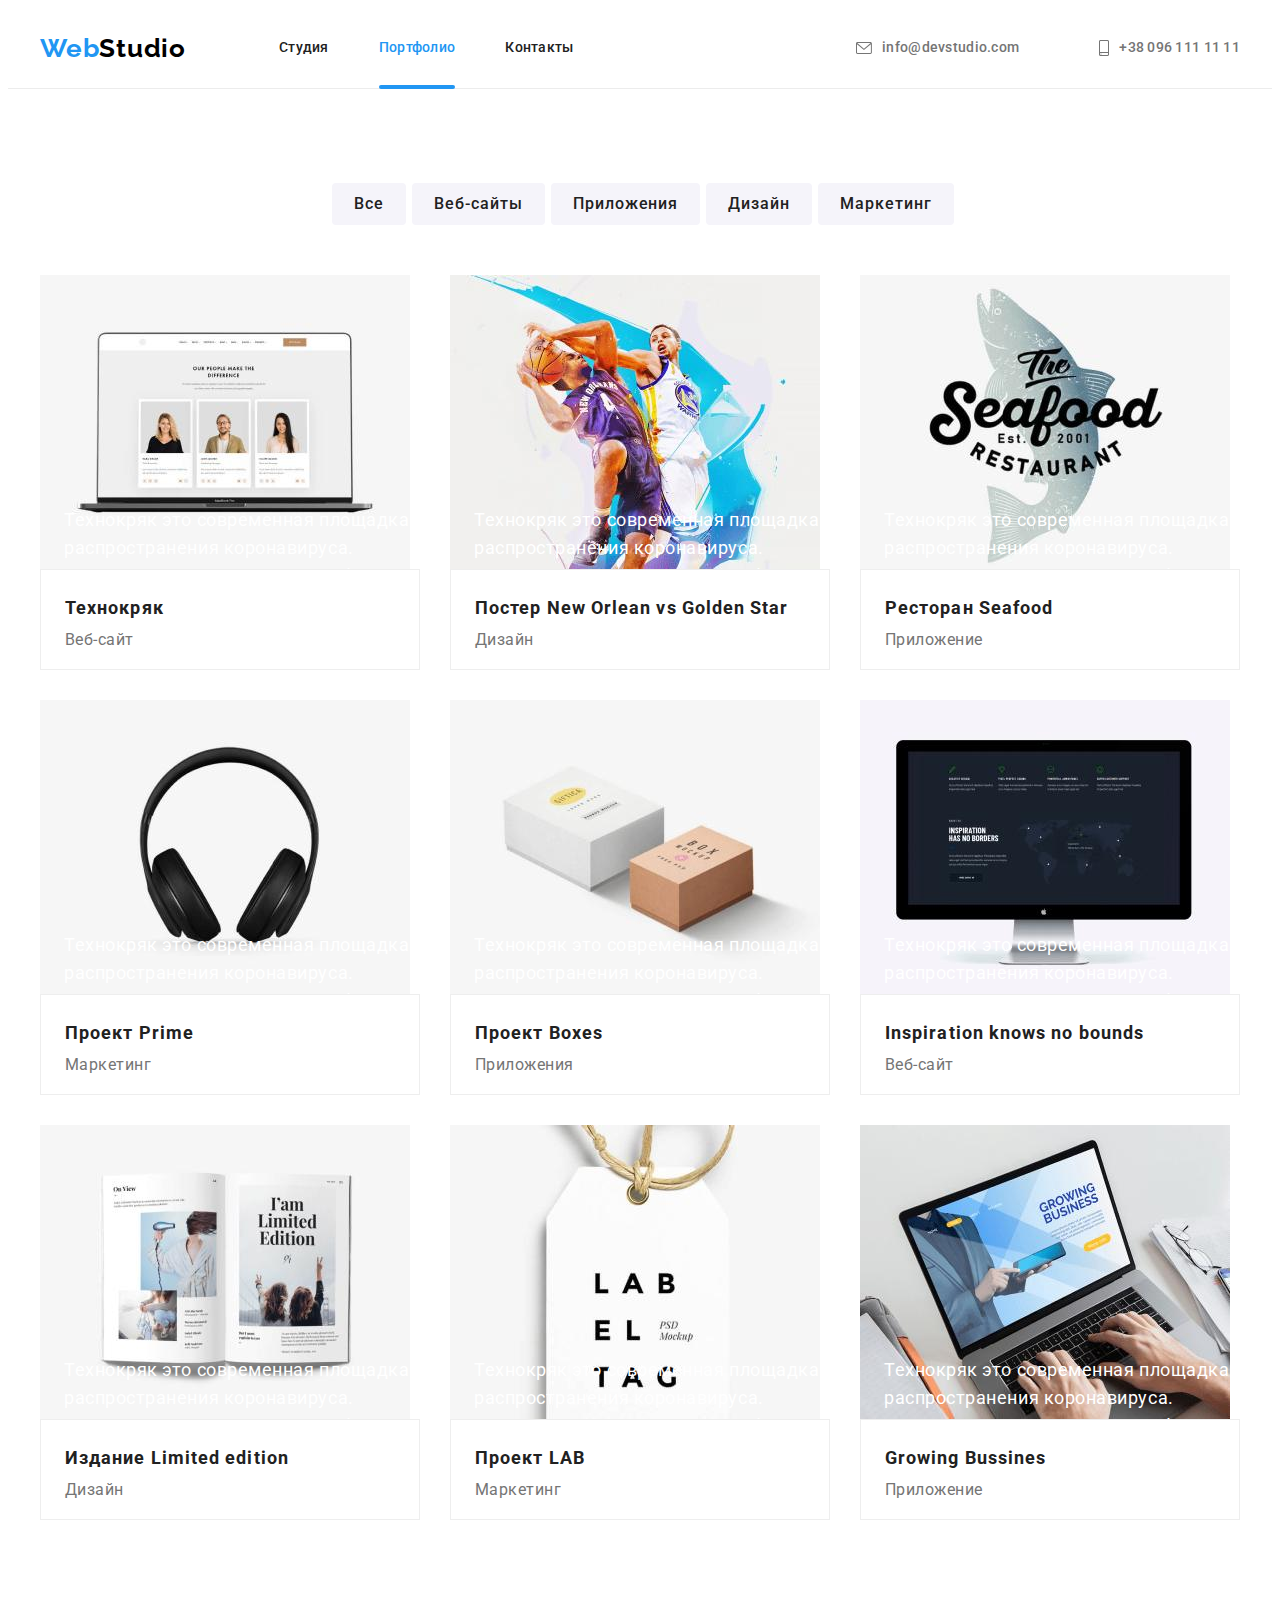
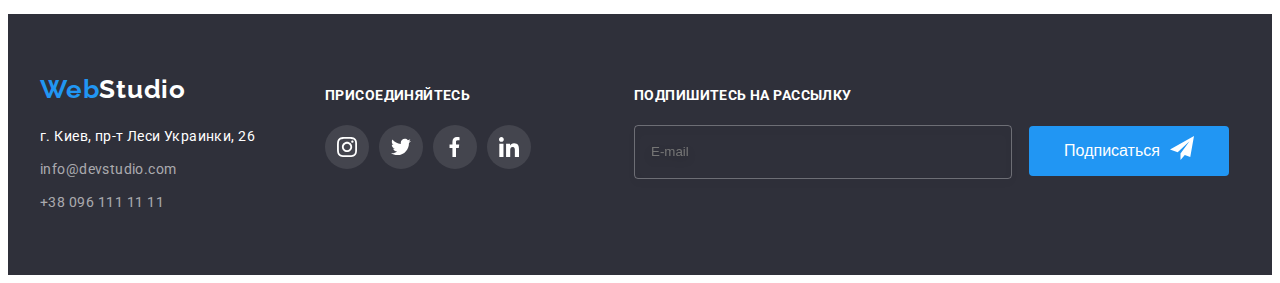
==== portfolio.html @ b02fe703 "Добавляет файлы предыдущей работы goit-markup-hw-06" ====
<!DOCTYPE html>
<html lang="ru">

<head>
    <meta charset="UTF-8">
    <meta http-equiv="X-UA-Compatible" content="IE=edge">
    <meta name="viewport" content="width=device-width, initial-scale=1.0">
    <title>Portfolio</title>
    <link rel="preconnect" href="https://fonts.googleapis.com">
    <link rel="preconnect" href="https://fonts.gstatic.com" crossorigin>
    <link
        href="https://fonts.googleapis.com/css2?family=Raleway:wght@700&family=Roboto:wght@400;500;700;900&display=swap"
        rel="stylesheet">
    <link rel="stylesheet" href="https://cdnjs.cloudflare.com/ajax/libs/modern-normalize/1.1.0/modern-normalize.min.css"
        integrity="sha512-wpPYUAdjBVSE4KJnH1VR1HeZfpl1ub8YT/NKx4PuQ5NmX2tKuGu6U/JRp5y+Y8XG2tV+wKQpNHVUX03MfMFn9Q=="
        crossorigin="anonymous" referrerpolicy="no-referrer" />
    <link rel="stylesheet" href="./css/styles.css">
</head>

<body>
    <!-- Шапка -->
    <header class="header">
        <div class="container">
            <nav class="header-navigation">
                <a class="header-logo" href="./"><span class="web">Web</span>Studio</a>
                <ul class="header-list list">
                    <li class="header-item">
                        <a href="./index.html" class="link"> Студия</a>
                    </li>
                    <li class="header-item">
                        <a href="./portfolio.html" class="link current"> Портфолио</a>
                    </li>
                    <li class="header-item">
                        <a href="./" class="link"> Контакты</a>
                    </li>
                </ul>
            </nav>
<!-- Header contacts -->
            <ul class="header-contacts list">
                <li class="contacts-item">
                    <a class="header-mail link icon-mail" href="mailto:info@devstudio.com">
                        <svg class="icon-mail" width="16" height="12">
                            <use href="./images/sprite.svg#icon-envelope"></use>
                        </svg>info@devstudio.com
                    </a>
                </li>
            
                <li class="contacts-item">
                    <a class="header-tel link icon-smartphone" href="tel:+380961111111">
                        <svg class="icon-tel" width="10" height="16">
                            <use href="./images/sprite.svg#icon-smartphone"></use>
                        </svg>+38 096 111 11 11
                    </a>
                </li>
            </ul>
            </div>
    </header>
    <!-- Уникальный контент страницы -->
    <main>
    <!-- Проекты WebStudio -->
    <section class="section">
        <div class="visually-hidden">
            <h1>Проекты WebStudio</h1>
        </div>
    <!-- Фильтр -->
        <div class="card-container">
            <ul class="button-group list">
                <li class="group-item"><button class="button secondary" type="button">Все</button></li>
                <li class="group-item"><button class="button secondary" type="button">Веб-сайты</button></li>
                <li class="group-item"><button class="button secondary" type="button">Приложения</button></li>
                <li class="group-item"><button class="button secondary" type="button">Дизайн</button></li>
                <li class="group-item"><button class="button secondary" type="button">Маркетинг</button></li>
            </ul>
    <!-- Портфолио 3 на 3 -->
            <ul class="card-set">
                
                <li class="item-portfolio">
                    <a class="portfolio-item link" href="">
                    <article class="card">
                        <div class="card-thumb">
                        <img src="images/techno.jpg" width="370" alt="Technokryak" title="Technokryak">
                            <div class="portfolio-overlay">
                                <p class="thumb-description">Технокряк это современная площадка распространения
                                коронавируса. Компании используют эту платформу для цифрового
                                шпионажа и атак на защищённые сервера конкурентов.</p>
                            </div>
                        </div>

                        <div class="card-content">
                        <h2 class="card-heading">Технокряк</h2>
                        <p class="card-text">Веб-сайт</p>
                        </div>
                    </article>
                    </a>
                </li>

                <li class="item-portfolio">
                    <a class="portfolio-item link" href="">
                    <article class="card">
                        <div class="card-thumb">
                        <img src="images/orlean.jpg" width="370" height="294" alt="Постер New Orlean vs Golden Star"
                                title="Poster New Orlean vs Golden Star">
                                <div class="portfolio-overlay">
                                <p class="thumb-description">Технокряк это современная площадка распространения
                                    коронавируса. Компании используют эту платформу для цифрового
                                    шпионажа и атак на защищённые сервера конкурентов.</p>
                                </div>
                        </div>
                        <div class="card-content">
                        <h2 class="card-heading">Постер New Orlean vs Golden Star</h2>
                        <p class="card-text">Дизайн</p>
                        </div>
                        
                    </article>
                    </a>
                </li>

                <li class="item-portfolio">
                    <a class="portfolio-item link" href="">
                    <article class="card">
                        <div class="card-thumb">
                        <img src="images/seafood.jpg" width="370" height="294" alt="Restaurant Seafood"
                                title="Restaurant Seafood">
                                <div class="portfolio-overlay">
                                <p class="thumb-description">Технокряк это современная площадка распространения
                                    коронавируса. Компании используют эту платформу для цифрового
                                    шпионажа и атак на защищённые сервера конкурентов.</p>
                                </div>
                        </div>
                        <div class="card-content">
                        <h2 class="card-heading">Ресторан Seafood</h2>
                        <p class="card-text">Приложение</p>
                        </div>
                    </article>
                    </a>
                </li>

                <li class="item-portfolio">
                    <a class="portfolio-item link" href="">
                    <article class="card">
                        <div class="card-thumb">
                        <img src="images/prime.jpg" width="370" height="294" alt="Project Prime" title="Project Prime">
                                <div class="portfolio-overlay">
                                <p class="thumb-description">Технокряк это современная площадка распространения
                                коронавируса. Компании используют эту платформу для цифрового
                                шпионажа и атак на защищённые сервера конкурентов.</p>
                                </div>
                        </div>
                        <div class="card-content">
                        <h2 class="card-heading">Проект Prime</h2>
                        <p class="card-text">Маркетинг</p>
                        </div>
                    </article>
                    </a>
                </li>

                <li class="item-portfolio">
                    <a class="portfolio-item link" href="">
                    <article class="card">
                        <div class="card-thumb">
                        <img src="images/project-boxes.jpg" width="370" height="294" alt="Project Boxes"
                                title="Project Boxes">
                                <div class="portfolio-overlay">
                                <p class="thumb-description">Технокряк это современная площадка распространения
                                    коронавируса. Компании используют эту платформу для цифрового
                                    шпионажа и атак на защищённые сервера конкурентов.</p>
                                </div>
                        </div>
                        <div class="card-content">
                        <h2 class="card-heading">Проект Boxes</h2>
                        <p class="card-text">Приложения</p>
                        </div>
                    </article>
                    </a>
                </li>

                <li class="item-portfolio">
                    <a class="portfolio-item link" href="">
                    <article class="card">
                        <div class="card-thumb">
                        <img src="images/Inspiration-has-no-borders.jpg" width="370" height="294"
                                alt="Inspiration has no Borders" title="Inspiration has no Borders">
                                <div class="portfolio-overlay">
                                <p class="thumb-description">Технокряк это современная площадка распространения
                                    коронавируса. Компании используют эту платформу для цифрового
                                    шпионажа и атак на защищённые сервера конкурентов.</p>
                                </div>
                        </div>
                        <div class="card-content">
                        <h2 class="card-heading">Inspiration knows no bounds</h2>
                        <p class="card-text">Веб-сайт</p>
                        </div>
                    </article>
                    </a>
                </li>

                <li class="item-portfolio">
                    <a class="portfolio-item link" href="">
                    <article class="card">
                        <div class="card-thumb">
                        <img src="images/limited-edition.jpg" width="370" height="294" alt="Limited edition"
                                title="Limited edition">
                                <div class="portfolio-overlay">
                                <p class="thumb-description">Технокряк это современная площадка распространения
                                    коронавируса. Компании используют эту платформу для цифрового
                                    шпионажа и атак на защищённые сервера конкурентов.</p>
                                </div>
                        </div>
                        <div class="card-content">
                        <h2 class="card-heading">Издание Limited edition</h2>
                        <p class="card-text">Дизайн</p>
                        </div>
                    </article>
                    </a>
                </li>

                <li class="item-portfolio">
                    <a class="portfolio-item link" href="">
                    <article class="card">
                        <div class="card-thumb">
                        <img src="images/lab.jpg" width="370" height="294" alt="Project LAB" title="Project LAB">
                            <div class="portfolio-overlay">
                            <p class="thumb-description">Технокряк это современная площадка распространения
                            коронавируса. Компании используют эту платформу для цифрового
                            шпионажа и атак на защищённые сервера конкурентов.</p>
                            </div>
                        </div>
                        <div class="card-content">
                        <h2 class="card-heading">Проект LAB</h2>
                        <p class="card-text">Маркетинг</p>
                        </div>
                    </article>
                    </a>
                </li>

                <li class="item-portfolio">
                    <a class="portfolio-item link" href="">
                    <article class="card">
                        <div class="card-thumb">
                        <img src="images/growing-business.jpg" width="370" height="294" alt="Growing Bussines"
                                title="Growing Bussines">
                                <div class="portfolio-overlay">
                                <p class="thumb-description">Технокряк это современная площадка распространения
                                    коронавируса. Компании используют эту платформу для цифрового
                                    шпионажа и атак на защищённые сервера конкурентов.</p>
                                </div>
                        </div>
                        <div class="card-content">
                        <h2 class="card-heading">Growing Bussines</h2>
                        <p class="card-text">Приложение</p>
                        </div>
                    </article>
                    </a>
                </li>
            </ul>
    </div>
    </section>
    </main>
    <!-- Footer -->
    <footer class="footer">
        <div class="container-footer">
            <div class="footer-address">
                <a class="footer-logo link" href="/"><span class="web">Web</span>Studio</a>
                <address>
                    <ul class="footer-list list">
                        <li class="address"> <a href="https://goo.gl/maps/QAPjnCz2YvxkVtEf7" target="_blank"
                                rel="noopener noreferrer" class="address">г. Киев, пр-т Леси Украинки, 26</a></li>
                        <li class="mail-footer"><a class="footer-mail"
                                href="mailto:info@devstudio.com">info@devstudio.com</a></li>
                        <li class="tel-footer"><a class="footer-tel" href="tel:+380961111111">+38 096 111 11 11</a></li>
                    </ul>
                </address>
            </div>
    
            <div class="container-join">
                <p class="footerjoin-text">Присоединяйтесь</p>
                <ul class="footer-socialbar list">
                    <li class="footer-socialitem">
                        <a class="footer-sociallink" href="#">
                            <svg class="icon-join" width="20" height="20">
                                <use href="./images/sprite.svg#icon-instagram"></use>
                            </svg>
                        </a>
                    </li>
                    <li class="footer-socialitem">
                        <a class="footer-sociallink" href="#">
                            <svg class="icon-join" width="20" height="20">
                                <use href="./images/sprite.svg#icon-twitter"></use>
                            </svg>
                        </a>
                    </li>
                    <li class="footer-socialitem">
                        <a class="footer-sociallink" href="#">
                            <svg class="icon-join" width="20" height="20">
                                <use href="./images/sprite.svg#icon-f-letter"></use>
                            </svg>
                        </a>
                    </li>
                    <li class="footer-socialitem">
                        <a class="footer-sociallink" href="#">
                            <svg class="icon-join" width="20" height="20">
                                <use href="./images/sprite.svg#icon-linkedin"></use>
                            </svg>
                        </a>
                    </li>
                </ul>
            </div>
<!-- Footer Subscribe -->
            <div class="footer-subscribe">
                <p class="footer-subscribe-text">Подпишитесь на рассылку</p>
                <form autocomplete="on">
                    <label class="subscribe-label">
                    <input class="field-subscribe" type="email" name="subscribe-email" placeholder="E-mail">
                    </label>
                    <button class="button-submit" type="submit">Подписаться<svg class="icon-send" width="24" height="24">
                        <use href="./images/icons.svg#icon-icon-send"></use>
                    </svg>
                    </button>
                </form>
            </div>
    
        </div>
    
    </footer>

    </body>
    
</html>
<!-- Fin -->
---- css/styles.css ----
:root {
  --primary-text-color: #757575;
  --title-text-color: #212121;
  --accent-color: #2196f3;
  --white-bgc-text-color: #ffffff;
  --black-text-color: #000000;
  --hero-footer-bgc: #2f303a;
  --secondary-bgc: #f5f4fa;
  --footer-phone-mail-text: rgba(255, 255, 255, 0.6);
  --footer-social-bgc: rgba(255, 255, 255, 0.1);
  --icon-normal-color: #afb1b8;
  --bcg-overlay-color: rgba(33, 150, 243, 0.9);
  --backdrop-bgc: rgba(0, 0, 0, 0.2);
  --card-set-gap: 30px;
  --animation-duration-hw-05: 250ms;
  --bezier-hw-05: cubic-bezier(0.4, 0, 0.2, 1);
}

/* The main parameters of styling and utilits */

body {
  background-color: var(--white-bgc-text-ciolor);
  color: var(--primary-text-color);
  font-family: Roboto, sans-serif;
  letter-spacing: 0.03em;
}

p,
h1,
h2,
h3,
h4,
h5,
h6 {
  margin-top: 0;
  margin-bottom: 0;
}

ul {
  margin-top: 0;
  margin-bottom: 0;
  padding-left: 0;
}

.list {
  list-style: none;
}

.link {
  text-decoration: none;
}

.visually-hidden {
  position: absolute;
  width: 1px;
  height: 1px;
  margin: -1px;
  padding: 0;
  overflow: hidden;
  border: 0;
  clip: rect(0 0 0 0);
}

.container {
  width: 1200px;
  padding-left: 15px;
  padding-right: 15px;
  margin: 0 auto;
  /* outline: 5px solid tomato; */
}

.section-title {
  color: var(--title-text-color);
  font-size: 36px;
  line-height: 1.16;
  text-align: center;
  letter-spacing: 0.03em;
}

.section {
  padding-top: 94px;
  padding-bottom: 94px;
}

/* Logo */

.header-logo {
  display: flex;
  margin-right: 93px;
}

.header-logo {
  color: var(--black-text-color);
  font-family: Raleway, sans-serif;
  font-style: normal;
  font-weight: 700;
  font-size: 26px;
  line-height: 1.19;
  letter-spacing: 0.03em;
  text-decoration: none;
  transition: color var(--animation-duration-hw-05) var(--bezier-hw-05);
}
.header-logo:hover,
.header-logo:focus {
  color: var(--accent-color);
  /* transition: var(--animation-duration-hw-05) var(--bezier-hw-05); */
}

.web {
  color: var(--accent-color);
  font-family: Raleway;
  font-style: normal;
  font-weight: 700;
  font-size: 26px;
  line-height: 1.19;
  letter-spacing: 0.03em;
  text-decoration: none;
}

.web {
  display: flex;
}

/* Navigation in the site header */

.header-list .link {
  display: block;
  color: var(--title-text-color);
  font-weight: 500;
  font-size: 14px;
  line-height: 1.14;
  letter-spacing: 0.02em;
  text-decoration: none;
  padding-top: 32px;
  padding-bottom: 32px;
  /* transition: color var(--animation-duration) var(--bezier-hw-05); */
}

.header {
  border-bottom: 1px solid #ececec;
}

.header .container {
  display: flex;
  align-items: center;
}

.header-navigation {
  display: flex;
  align-items: center;
}

.header-list .link:hover,
.header-list .link:focus {
  color: var(--accent-color);
}
.header-list .link.current {
  color: var(--accent-color);
}

.header-list {
  display: flex;
}

.header-item:not(:last-child) {
  margin-right: 50px;
}

/* Underline */

.header-item .link {
  display: block;
  padding-top: 32px;
  padding-bottom: 32px;
  font-weight: 500;
  font-size: 14px;
  line-height: 1.14;
  letter-spacing: 0.02em;
  color: var(--title-text-color);
  position: relative;
  transition: color var(--animation-duration-hw-05) var(--bezier-hw-05);
  /* outline: 5px solid tomato; */
}

.current::after {
  content: '';
  display: block;
  position: absolute;
  left: 0;
  width: 100%;
  height: 4px;
  bottom: -1px;
  background-color: var(--accent-color);
  border-radius: 2px;
  opacity: 0;
  transition: opacity var(--animation-duration-hw-05) var(--bezier-hw-05);
}

.header-item .link:hover::after {
  opacity: 1;
}

.header-list .link.current::after {
  color: var(--accent-color);
  opacity: 1;
}

/* Header contacts */

.header-contacts {
  display: flex;
}

.contacts-item:not(:last-child) {
  margin-right: 50px;
  box-sizing: border-box;
  margin-right: 30px;
}

.header-mail,
.header-tel {
  display: flex;
  align-items: center;
  color: var(--primary-text-color);
  font-size: 14px;
  font-weight: 500;
  line-height: 1.14;
  letter-spacing: 0.02em;
  padding-top: 32px;
  padding-bottom: 32px;
  text-decoration: none;
  transition: color var(--animation-duration-hw-05) var(--bezier-hw-05);
}

.icon-mail,
.icon-tel {
  margin-right: 10px;
  fill: currentColor;
}

.header-mail {
  margin-right: 50px;
}

.header-mail:hover,
.header-mail:focus {
  color: var(--accent-color);

}

.header-tel:hover,
.header-tel:focus {
  color: var(--accent-color);
}

.header-contacts {
  display: flex;
  margin-left: auto;
}

/* Main page content */
/* Banner Hero */

.banner {
  padding-top: 200px;
  padding-bottom: 200px;
  background: var(--hero-footer-bgc);
  background-image: linear-gradient(to right, rgba(47, 48, 58, 0.4), rgba(47, 48, 58, 0.4)),
    url('../images/hero-bg-main.jpg');
  background-repeat: no-repeat;
  background-position: center;
  background-size: auto;
}

.banner-container {
  width: 696px;
  margin: 0 auto;
}

.banner-content {
  text-align: center;
  font-size: 44px;
  font-weight: 900;
  line-height: 1.36;
  text-transform: uppercase;
  color: var(--white-bgc-text-color);
  letter-spacing: 0.06em;
}

.button-order {
  font-size: 16px;
  line-height: 1.87;
  font-weight: 500;
  cursor: pointer;
  color: var(--white-bgc-text-color);
  background: var(--accent-color);
  display: block;
  margin: 0 auto;
  margin-top: 30px;
  border-radius: 4px;
  padding-top: 10px;
  padding-right: 32px;
  padding-bottom: 10px;
  padding-left: 32px;
  border: 0;
}

.button-order:hover,
.button-order:focus {
  background: var(--accent-color);
  box-shadow: 0px 4px 4px rgba(0, 0, 0, 0.15);
  border-radius: 4px;
  color: var(--white-bgc-text-color);
}

/* Modal */

.backdrop {
  position: fixed;
  width: 100vw;
  height: 100vh;
  background-color: var(--backdrop-bgc);
  top: 0;
  transition: opacity var(--animation-duration-hw-05), visibility var(--animation-duration-hw-05);
}

.modal {
  position: absolute;
  width: 528px;
  min-height: 581px;
  background-color: var(--white-bgc-text-color);
  box-shadow: 0px 1px 3px rgba(0, 0, 0, 0.12), 0px 1px 1px rgba(0, 0, 0, 0.14),
    0px 2px 1px rgba(0, 0, 0, 0.2);
  border-radius: 4px;
  left: 50%;
  top: 50%;
  transform: translate(-50%, -50%);
  padding: 30px;
}

.modal-button {
  width: 30px;
  height: 30px;
  border: 1px solid rgba(0, 0, 0, 0.1);
  background-color: unset;
  border-radius: 50%;
  position: absolute;
  top: 8px;
  right: 8px;
  transition: color var(--animation-duration-hw-05) var(--bezier-hw-05), fill var(--animation-duration-hw-05) var(--bezier-hw-05);
}

.close-icon {
  transition: fill var(--animation-duration-hw-05) var(--bezier-hw-05), fill var(--animation-duration-hw-05) var(--bezier-hw-05);
}

.modal-button:focus .close-icon,
.modal-button:hover .close-icon {
  fill: var(--accent-color);
}

.backdrop.is-hidden {
  opacity: 0;
  visibility: hidden;
  pointer-events: none;
}

 /* ------------FORM--------------------- */
  .field-form {
  display: flex;
  flex-direction: column;
  width: 448px;
  /* height: 342px; */
  /* padding-left: 41px;
  padding-right: 39px; */
}

.field-form-title {
margin-top: 2px;
margin-bottom: 15px;
font-family: Roboto;
font-style: normal;
font-weight: bold;
font-size: 20px;
line-height: 1.15;
text-align: center;
letter-spacing: 0.03em;
color: var(--title-text-color);
}

.field-input-icon {
  position: relative;
  margin-bottom: 10px;
}

.field-label {
  display: flex;
  flex-direction: column;
}

.mark {
  font-family: Roboto;
  font-style: normal;
  font-weight: normal;
  font-size: 12px;
  line-height: 1.16;
  letter-spacing: 0.01em;
  color: var(--primary-text-color);
  margin-bottom: 4px;
}

.field-input {
  width: 100%;
  height: 40px;
  padding-left: 42px;
  border: 1px solid rgba(33, 33, 33, 0.2);
  border-radius: 4px;
  outline: none;
  transition: border var(--animation-duration-hw-05) var(--bezier-hw-05);
}

.field-icon {
  position: absolute;
  top: 50%;
  left: 12px;
}

.field-input:hover,
.field-input:focus {
  border-color: #188ce8;
  cursor: pointer;
}

.field-input:focus + .field-icon {
  fill: #188ce8;
}

.field-textarea {
  width: 100%;
  height: 120px;
  border: 1px solid rgba(33, 33, 33, 0.2);
  box-sizing: border-box;
  border-radius: 4px;
  padding: 12px 16px;
  resize: none;
  outline: none;
  transition: border var(--animation-duration-hw-05) var(--bezier-hw-05);
}

.field-textarea:hover,
.field-textarea:focus {
  border-color: #188ce8;
  cursor: pointer;
}

.textarea-label {
  display: flex;
  flex-direction: column;
  margin-bottom: 20px;
}

.field-textarea::placeholder {
  font-family: Roboto;
  font-style: normal;
  font-weight: normal;
  font-size: 12px;
  line-height: 1.16;
  letter-spacing: 0.01em;
  color: rgba(117, 117, 117, 0.5);
}

/* Checkbox */

.checkbox {
  transition: border var(--animation-duration-hw-05) var(--bezier-hw-05);
}

.checkbox-label {
  display: flex;
  align-items: center;
  margin-bottom: 30px;
  text-align: center;
  cursor: pointer;
}

.check-label {
display: flex;
align-items: center;
margin-bottom: 30px;
text-align: center;
cursor: pointer;
}

/* 
.check-label::before {
  content: " ";
  border: 2px solid var(--title-text-color);
  border-radius: 2px;
  width: 16px;
  height: 15px;
  margin-right: 5px;
} */

/* .checkbox:checked + .check-label::before {
  background: var(--accent-color);
  background-image: url(../images/icon\ check.svg);
  border: none;
  background-repeat: no-repeat;
  background-size: contain;
  background-position: center;
} */

.icon-check {
  display: flex;
  align-items: center;
  justify-content: center;
  border: 2px solid var(--title-text-color);
  border-radius: 2px;
  width: 16px;
  height: 15px;
  margin-right: 5px;
  fill: var(--white-bgc-text-color);
}

.checkbox:checked + .check-label .icon-check {
  background: var(--accent-color);
  border: transparent;
  transition: background-color var(--animation-duration-hw-05) var(--bezier-hw-05);
}

/* .icon-check:hover,
.icon-check:focus {
  border: 2px solid var(--accent-color);
} */

.checkbox-text {
  font-family: Roboto;
  font-style: normal;
  font-weight: normal;
  font-size: 14px;
  line-height: 1.71;
  letter-spacing: 0.03em;
  color: var(--primary-text-color);
}

.checkbox-link {
  font-family: Roboto;
  font-style: normal;
  font-weight: normal;
  font-size: 14px;
  line-height: 1.71;
  letter-spacing: 0.03em;
  color: var(--accent-color);
}

/* 
.checkbox {
  transition: border var(--animation-duration-hw-05) var(--bezier-hw-05);
}

.checkbox:checked + .checkbox-label::before {
  background: var(--accent-color);
  background-image: url(../images/icon-check-Vector.svg);
  border: none;
  background-repeat: no-repeat;
  background-size: cover;
  background-position: center;
}

 */

.btn-area {
  display: flex;
  justify-content: center;
}

.send-btn {
  width: 200px;
  height: 50px;
  font-weight: 700;
  font-size: 16px;
  line-height: 1.87;
  letter-spacing: 0.06em;
  color: var(--white-bgc-text-color);
  background-color: var(--accent-color);
  box-shadow: 0px 4px 4px rgba(0, 0, 0, 0.15);
  border: transparent;
  border-radius: 4px;
  transition: background-color var(--animation-duration-hw-05) var(--bezier-hw-05);
}

.send-btn:hover,
.send-btn:focus {
  background-color: #188ce8;
  cursor: pointer;
}

/* Features WebStudio */

.features {
  padding-top: 94px;
}

.features-list {
  display: flex;
}

.features-item {
  margin-right: 30px;
  width: 270px;
  height: 251px;
  justify-content: center;
  width: 1200px;
}

.features-item::before {
  display: block;
  content: '';
  width: 270px;
  height: 120px;
  background-size: contain;
  background-position: center;
  background: #f5f4fa;
  border-radius: 4px;
}

.icon-attention::before {
  background-image: url(../images/antenna-one.svg);
  background-position: center;
  background-size: auto;
  background-repeat: no-repeat;
}

.icon-punctuality::before {
  background-image: url(../images/clock-one.svg);
  background-position: center;
  background-size: auto;
  background-repeat: no-repeat;
}

.icon-planning::before {
  background-image: url(../images/diagram-one.svg);
  background-position: center;
  background-size: auto;
  background-repeat: no-repeat;
}

.icon-technologies::before {
  background-image: url(../images/astronaut-one.svg);
  background-position: center;
  background-size: auto;
  background-repeat: no-repeat;
}

.list-title {
  margin-bottom: 10px;
  font-style: normal;
  font-weight: bold;
  font-size: 14px;
  line-height: 1.14;
  letter-spacing: 0.03em;
  text-transform: uppercase;
  color: var(--black-text-color);
  margin-top: 30px;
}

.list-title:last-child {
  margin-right: 0;
}

.text-item {
  font-style: 400;
  font-size: 14px;
  line-height: 1.71;
  letter-spacing: 0.03em;
  color: var(--primary-text-color);
}

/* Products */

.products {
  padding-top: 94px;
  padding-bottom: 94px;
}

.products-list {
  display: flex;
  margin-top: 50px;
  margin-left: -30px;
}

/* .products-item:not(:last-child) {
  margin-right: 30px;
} */

.products-picture {
  display: flex;
  justify-content: center;
  align-items: center;
}

/* .products-picture::after {
  content: '';
  position: absolute;
  width: 100%;
  background-color: var(--white-bgc-text-color);
  height: 70px;
  bottom: 0;
  background: rgba(47, 48, 58, 0.8);
} */

.section-title {
  font-weight: 700;
  font-size: 36px;
  line-height: 1.16;
  text-align: center;
  color: var(--title-text-color);
  margin-bottom: 50px;
}

.products-list .products-item {
  display: flex;
  flex-basis: calc(100% / 3 - 30px);
  margin-left: 30px;
  position: relative;
}
.picture-title {
  color: var(--white-bgc-text-color);
  /* z-index: 1; */
  position: absolute;
  font-family: Roboto;
  font-style: normal;
  font-weight: 500;
  text-transform: uppercase;
  bottom: 0;
  font-size: 14px;
  background: rgba(47, 48, 58, 0.8);
  width: 100%;
  height: 70px;
  display: flex;
  align-items: center;
  justify-content: center;
}

/* Team */

.section-team {
  padding-top: 94px;
  padding-bottom: 94px;
  background: var(--secondary-bgc);
}

.team-list {
  display: flex;
  margin-top: 50px;
}

.team-item:not(:last-child) {
  margin-right: 30px;
}

.team-item {
  background-color: var(--white-bgc-text-color);
  border-radius: 5px;
  box-shadow: 0px 1px 3px rgba(0, 0, 0, 0.12), 0px 1px 1px rgba(0, 0, 0, 0.14),
    0px 2px 1px rgba(0, 0, 0, 0.2);
  border-radius: 0px 0px 4px 4px;
}

.card-footer {
  padding-top: 30px;
  padding-bottom: 30px;
}

/* Team social */

.social-bar {
  display: flex;
  justify-content: center;
  margin-top: 16px;
}

.social-item {
  margin-right: 10px;
  width: 44px;
  height: 44px;
  fill: var(--icon-normal-color);
}

.social-item:last-child {
  margin-right: 0;
}

.social-link {
  width: 100%;
  height: 100%;
  display: flex;
  align-items: center;
  justify-content: center;
  border-radius: 50%;
  fill: var(--icon-normal-color);
  background-color: var(--white-bgc-text-color);
  transition: background-color var(--animation-duration-hw-05) var(--bezier-hw-05), fill var(--animation-duration-hw-05) var(--bezier-hw-05);
}

.social-link:hover,
.social-link:focus {
  background-color: var(--accent-color);
  fill: var(--white-bgc-text-color);
}

/* Employee name*/

.employee-name {
  color: var(--title-text-color);
  font-weight: 500;
  font-size: 16px;
  line-height: 1.18;
  letter-spacing: 0.03em;
  text-align: center;
}

/* Employee's position */

.position {
  color: var(--primary-text-color);
  font-size: 16px;
  line-height: 1.18;
  letter-spacing: 0.03em;
  text-align: center;
  padding-top: 10px;
}

/* Clients */

.clients-list {
  display: flex;
  margin-top: 50px;
}

.clients-item {
  width: 170px;
  height: 92px;
}

.clients-item:not(:last-child) {
  margin-right: 30px;
}

.client-link {
  display: flex;
  align-items: center;
  justify-content: center;
  width: 100%;
  height: 100%;
  border: solid 1px var(--icon-normal-color);
  border-radius: 4px;
  cursor: pointer;
  border-color: hover var(--accent-color);
  border-color: focus var(--accent-color);
  color: var(--icon-normal-color);
  transition: color var(--animation-duration-hw-05) var(--bezier-hw-05);
}

.icon-client {
  fill: currentColor;
}

.client-link:hover,
.client-link:focus {
  color: var(--accent-color);
}

/* Footer logo */

.footer {
  display: flex;
  background: var(--hero-footer-bgc);
  padding-top: 60px;
  padding-bottom: 60px;
  margin: 0 auto;
}

.container-footer {
  display: flex;
  width: 1200px;
  padding-left: 15px;
  padding-right: 15px;
  margin: 0 auto;
  /* outline: 2px solid tomato; */
}

.footer-address {
  margin-right: 70px;
  /* outline: 3px solid darkblue; */
}

.footer-logo {
  display: flex;
  color: var(--white-bgc-text-color);
  font-family: Raleway, sans-serif;
  font-style: normal;
  font-weight: 700;
  font-size: 26px;
  line-height: 1.19;
  letter-spacing: 0.03em;
  text-decoration: none;
  /* outline: 2px solid tomato; */
}

/* Footer contacts */

.address {
  color: var(--white-bgc-text-color);
  background-color: var(--hero-footer-bgc);
  font-weight: 400;
  font-size: 14px;
  line-height: 1.71;
  letter-spacing: 0.03em;
  text-decoration: none;
  font-style: normal;
  margin-top: 20px;
  /* outline: 2px solid tomato; */
}

.mail-footer {
  padding-top: 9px;
  font-style: normal;
  /* outline: 2px solid tomato; */
}

.tel-footer {
  padding-top: 9px;
  font-style: normal;
  /* outline: 2px solid tomato; */
}

.footer-mail {
  color: var(--footer-phone-mail-text);
  font-weight: 400;
  font-size: 14px;
  line-height: 1.71;
  letter-spacing: 0.03em;
  text-decoration: none;
  font-style: normal;
  transition: color var(--animation-duration-hw-05) var(--bezier-hw-05);
  /* outline: 2px solid tomato; */
}

.footer-tel {
  color: var(--footer-phone-mail-text);
  font-weight: 400;
  font-size: 14px;
  line-height: 1.71;
  text-decoration: none;
  font-style: normal;
  transition: color var(--animation-duration-hw-05) var(--bezier-hw-05);
  /* outline: 2px solid tomato; */
}

.footer-mail:hover,
.footer-mail:focus {
  color: var(--accent-color);
  background-color: var(--hero-footer-bgc);
}

.footer-tel:hover,
.footer-tel:focus {
  color: var(--accent-color);
  background-color: var(--hero-footer-bgc);
}

/* Footer social */

.container-join {
  color: var(--white-bgc-text-color);
  margin-top: 12px;
  margin-right: 93px;
  /* outline: 2px solid tomato; */
}

.footerjoin-text {
  text-transform: uppercase;
  font-weight: 700;
  font-size: 14px;
  letter-spacing: 0.03em;
  line-height: 1.33;
  margin-bottom: 20px;
}

.footer-socialbar {
  display: flex;
}

.footer-socialitem {
  margin-right: 10px;
  width: 44px;
  height: 44px;
}

.footer-sociallink {
  display: flex;
  width: 100%;
  height: 100%;
  align-items: center;
  justify-content: center;
  border-radius: 50%;
  background-color: var(--footer-social-bgc);
  transition: background-color var(--animation-duration-hw-05) var(--bezier-hw-05), fill var(--animation-duration-hw-05) var(--bezier-hw-05);
}

.icon-join {
  fill: var(--white-bgc-text-color);
}

.footer-sociallink:hover,
.footer-sociallink:focus {
  background-color: var(--accent-color);
  fill: var(--white-bgc-text-color);
}

/* Footer Subscribe */

.footer-subscribe {
  color: var(--white-bgc-text-color);
  margin-top: 12px;
  outline: none;
   /* outline: 2px solid tomato; */
}

.footer-subscribe-text {
  text-transform: uppercase;
  font-weight: 700;
  font-size: 14px;
  letter-spacing: 0.03em;
  line-height: 1.33;
  margin-bottom: 20px;
}

.field-subscribe {
  color: rgba(255, 255, 255, 0.6);
  background-color: transparent;
  width: 358px;
  height: 50px;
  padding-left: 16px;
  outline: none;
  border: 1px solid rgba(255, 255, 255, 0.3);
  filter: drop-shadow(0px 4px 4px rgba(0, 0, 0, 0.15));
  border-radius: 4px;
  transition: border var(--animation-duration-hw-05) var(--bezier-hw-05);
}

.button-submit {
  position: relative;
  width: 200px;
  height: 50px;
  font-size: 16px;
  line-height: 1.87;
  font-weight: 500;
  cursor: pointer;
  color: var(--white-bgc-text-color);
  background: var(--accent-color);
  margin-left: 12px;
  border-radius: 4px;
  padding-top: 10px;
  padding-right: 62px;
  padding-bottom: 10px;
  padding-left: 29px;
  border: 0;
}

.icon-send {
  fill: var(--white-bgc-text-color);
  position: absolute;
  align-items: center;
  justify-content: center;
  margin-left: 10px;
}

/* Portfolio page content */

/* Buttons portfolio filter */

.button {
  color: var(--title-text-color);
  background-color: var(--secondary-bgc);
  font-size: 16px;
  line-height: 1.87;
  font-family: Roboto;
  font-style: normal;
  font-weight: 500;
  text-align: center;
  letter-spacing: 0.06em;
  border-radius: 4px;
  padding: 6px 22px;
  border: 0;
  transition: background-color var(--animation-duration-hw-05) var(--bezier-hw-05), fill var(--animation-duration-hw-05) var(--bezier-hw-05);
}

.button.primary {
  color: var(--white-bgc-text-color);
  background-color: var(--accent-color);
  transition: background-color var(--animation-duration-hw-05) var(--bezier-hw-05), fill var(--animation-duration-hw-05) var(--bezier-hw-05);
}
.button.secondary {
  color: var(--title-text-color);
  background-color: var(--secondary-bgc);
  transition: background-color var(--animation-duration-hw-05) var(--bezier-hw-05), fill var(--animation-duration-hw-05) var(--bezier-hw-05);
}

.button-group {
  display: flex;
  margin-bottom: 50px;
  justify-content: center;
  
}

.button:hover,
.button:focus {
  color: var(--white-bgc-text-color);
  background: var(--accent-color);
  border-radius: 4px;
  box-shadow: 0px 3px 1px rgba(0, 0, 0, 0.1), 0px 1px 2px rgba(0, 0, 0, 0.08),
    0px 2px 2px rgba(0, 0, 0, 0.12);
  border-radius: 4px;
  
}

.group-item {
  display: flex;
  margin-left: 6px;
  transition: color var(--animation-duration-hw-05) var(--bezier-hw-05);
}

/* Portfolio main content */

.portfolio {
  padding-top: 94px;
  padding-bottom: 94px;
}

.card-container {
  justify-content: center;
  width: 1200px;
  padding-left: 15px;
  padding-right: 15px;
  margin: 0 auto;
}

/* Card-set */

.card-set {
  padding: 0;
  margin: 0;
  list-style: none;
  display: flex;
  flex-wrap: wrap;
  margin-left: calc(-1 * var(--card-set-gap));
  margin-top: calc(-1 * var(--card-set-gap));
}

.card-set > .item-portfolio {
  flex-basis: calc(100% / 3 - var(--card-set-gap));
  margin-left: var(--card-set-gap);
  margin-top: var(--card-set-gap);
}

/* Card Overlay */

.card-thumb {
  position: relative;
  overflow: hidden;
}

.portfolio-overlay {
  position: absolute;
  bottom: 0;
  left: 0;
  width: 100%;
  height: 100%;
  background: var(--bcg-overlay-color);
  transition: transform var(--animation-duration-hw-05) var(--bezier-hw-05);
  transform: translateY(100%);
}

.thumb-description {
  position: absolute;
  padding: 63px 24px;
  font-style: normal;
  font-weight: normal;
  font-size: 18px;
  line-height: 1.55;
  letter-spacing: 0.03em;
  align-items: center;
  justify-content: center;
  bottom: 0;
  width: 100%;
  height: 100%;
  color: var(--white-bgc-text-color);
}

.thumb-description:hover::before,
.thumb-description:focus::before {
  opacity: 1;
  transform: translateY(0);
}

.portfolio-item:hover .portfolio-overlay,
.portfolio-item:focus .portfolio-overlay {
  opacity: 1;
  transform: translateY(0);
}

/* Card Overlay Fin */

img {
  display: block;
  max-width: 100%;
  height: auto;
}

.card-content {
  border: 1px solid #eeeeee;
  border-left: 1px solid #eeeeee;
  border-right: 1px solid #eeeeee;
  padding: 20px 24px 20px 24px;
}

.card-heading {
  color: var(--title-text-color);
  font-family: Roboto;
  font-style: normal;
  font-weight: 700;
  font-size: 18px;
  line-height: 2;
  letter-spacing: 0.06em;
  text-align: start;
}

.card-text {
  color: var(--primary-text-color);
  text-align: start;
  margin-top: 4px;
}

.item-portfolio:hover,
.item-portfolio:focus {
  box-shadow: 0px 1px 1px rgba(0, 0, 0, 0.12), 0px 4px 4px rgba(0, 0, 0, 0.06),
    1px 4px 6px rgba(0, 0, 0, 0.16);
}

/* Fin */

/* Beta testing */

/* display: flex; */
/* transition: var(--animation-duration-hw-05) var(--bezier-hw-05); */
/* transform: translateY(100%); */
/*
  display: flex;
  opacity: 1;
  color: var(--white-bgc-text-color);

  transition: var(--animation-duration-hw-05) var(--bezier-hw-05);
  transform: translateY(100%); */

/* .thumb-description::before {
  content: '';
  transform: translateY(100%);
  background-color: var(--bcg-overlay-color);
  position: absolute;
} */


/* Forms beta */
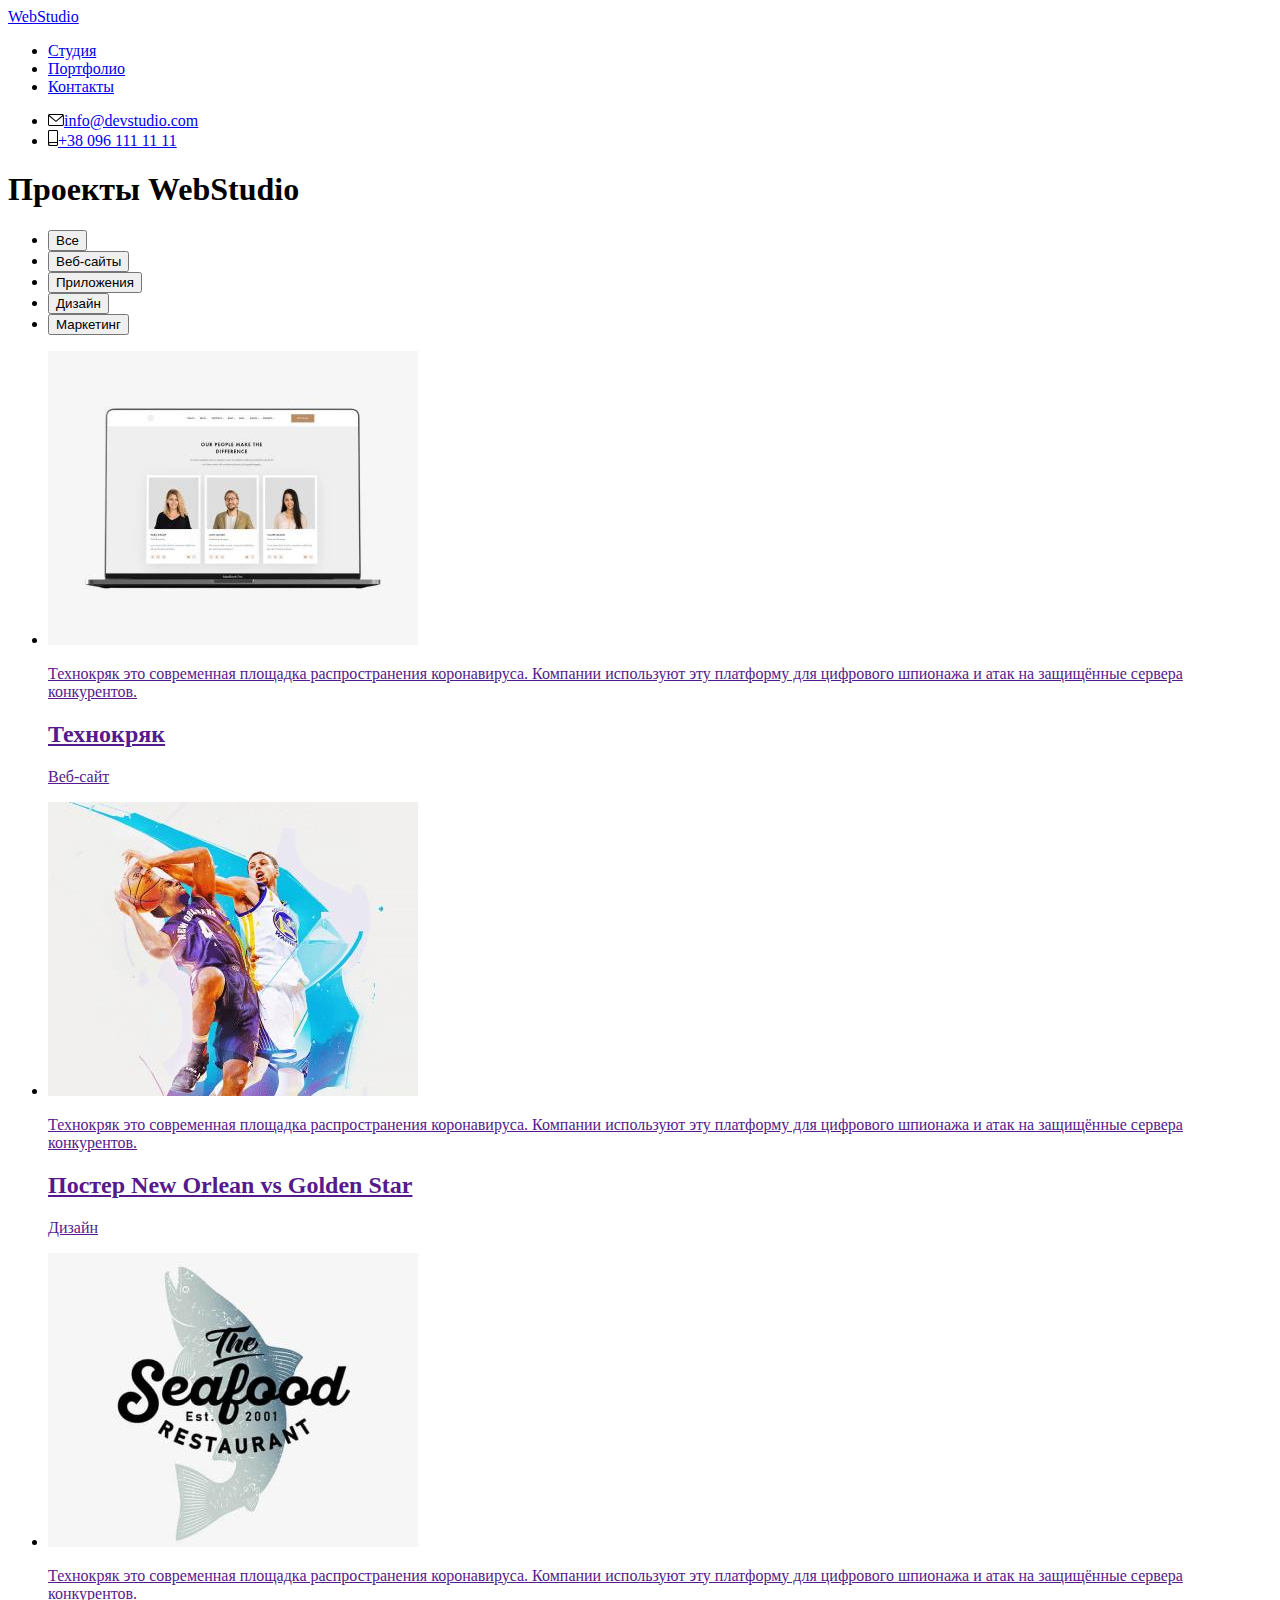
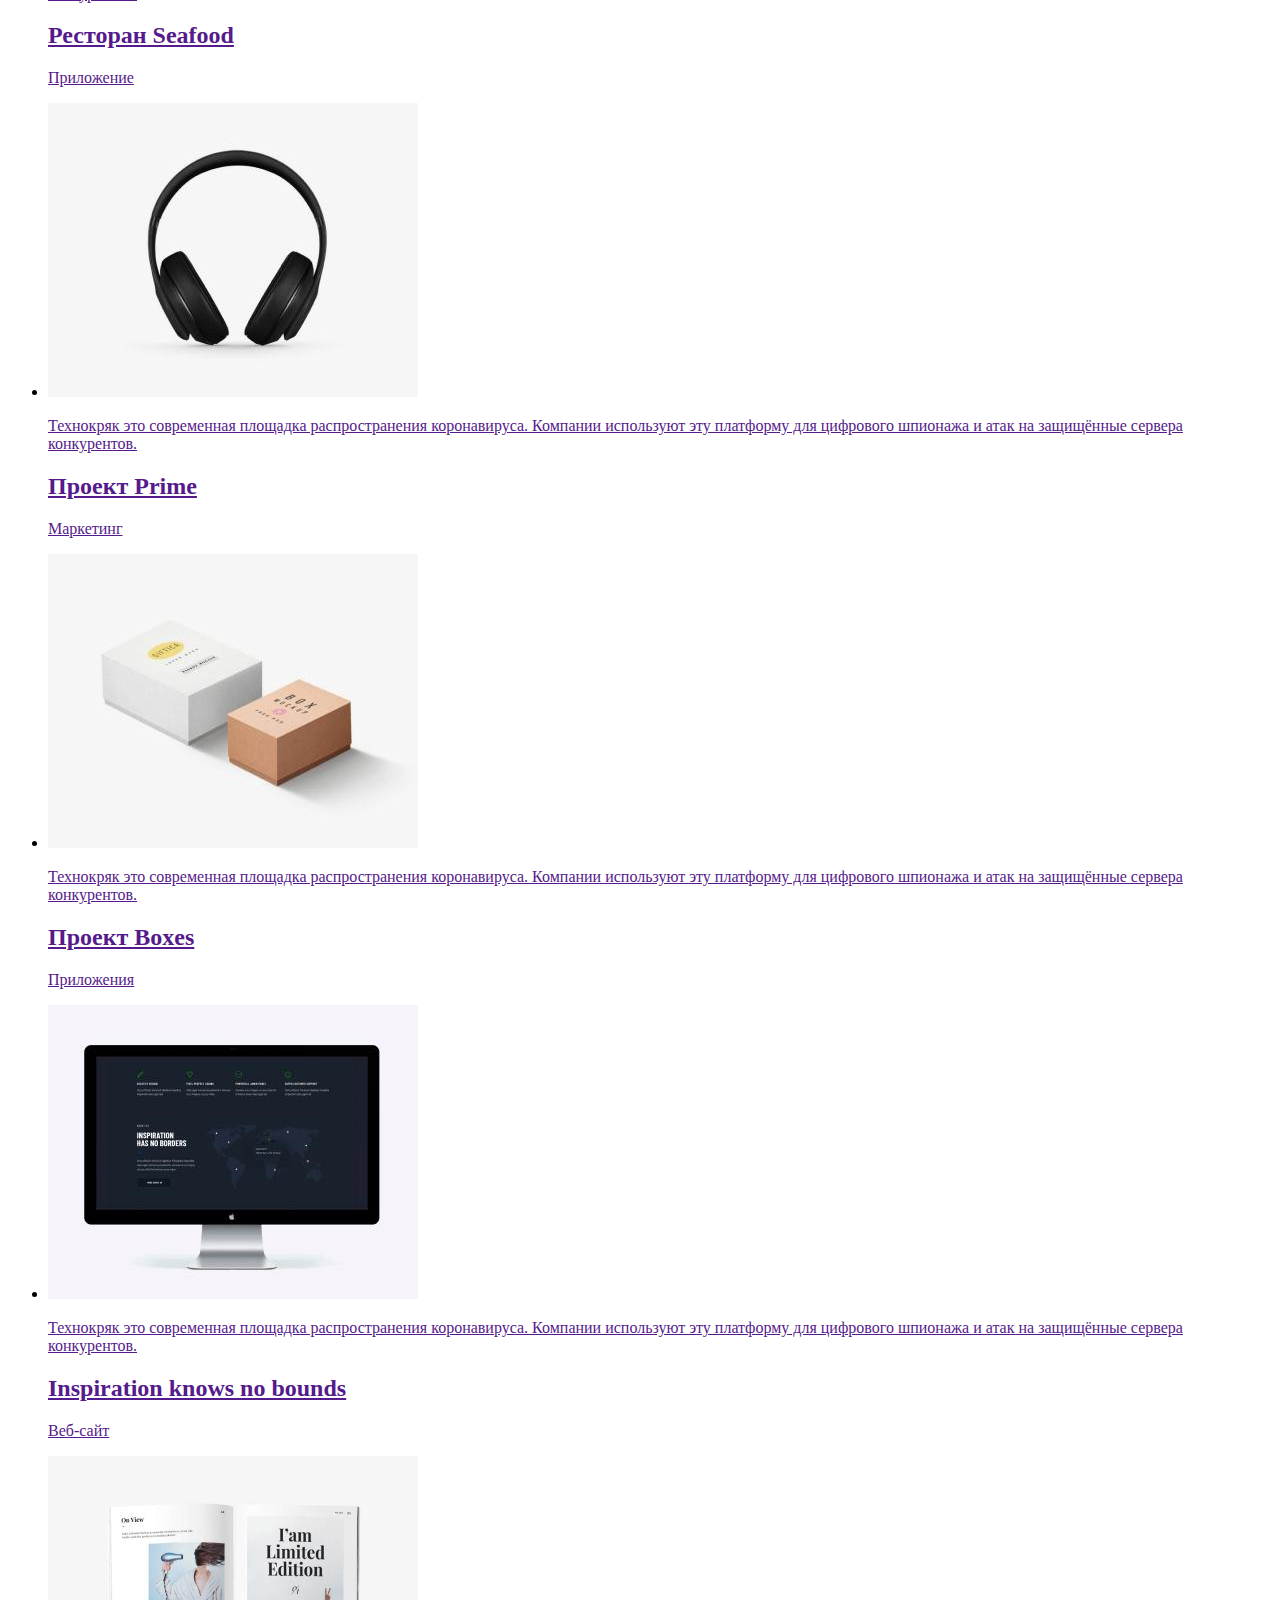
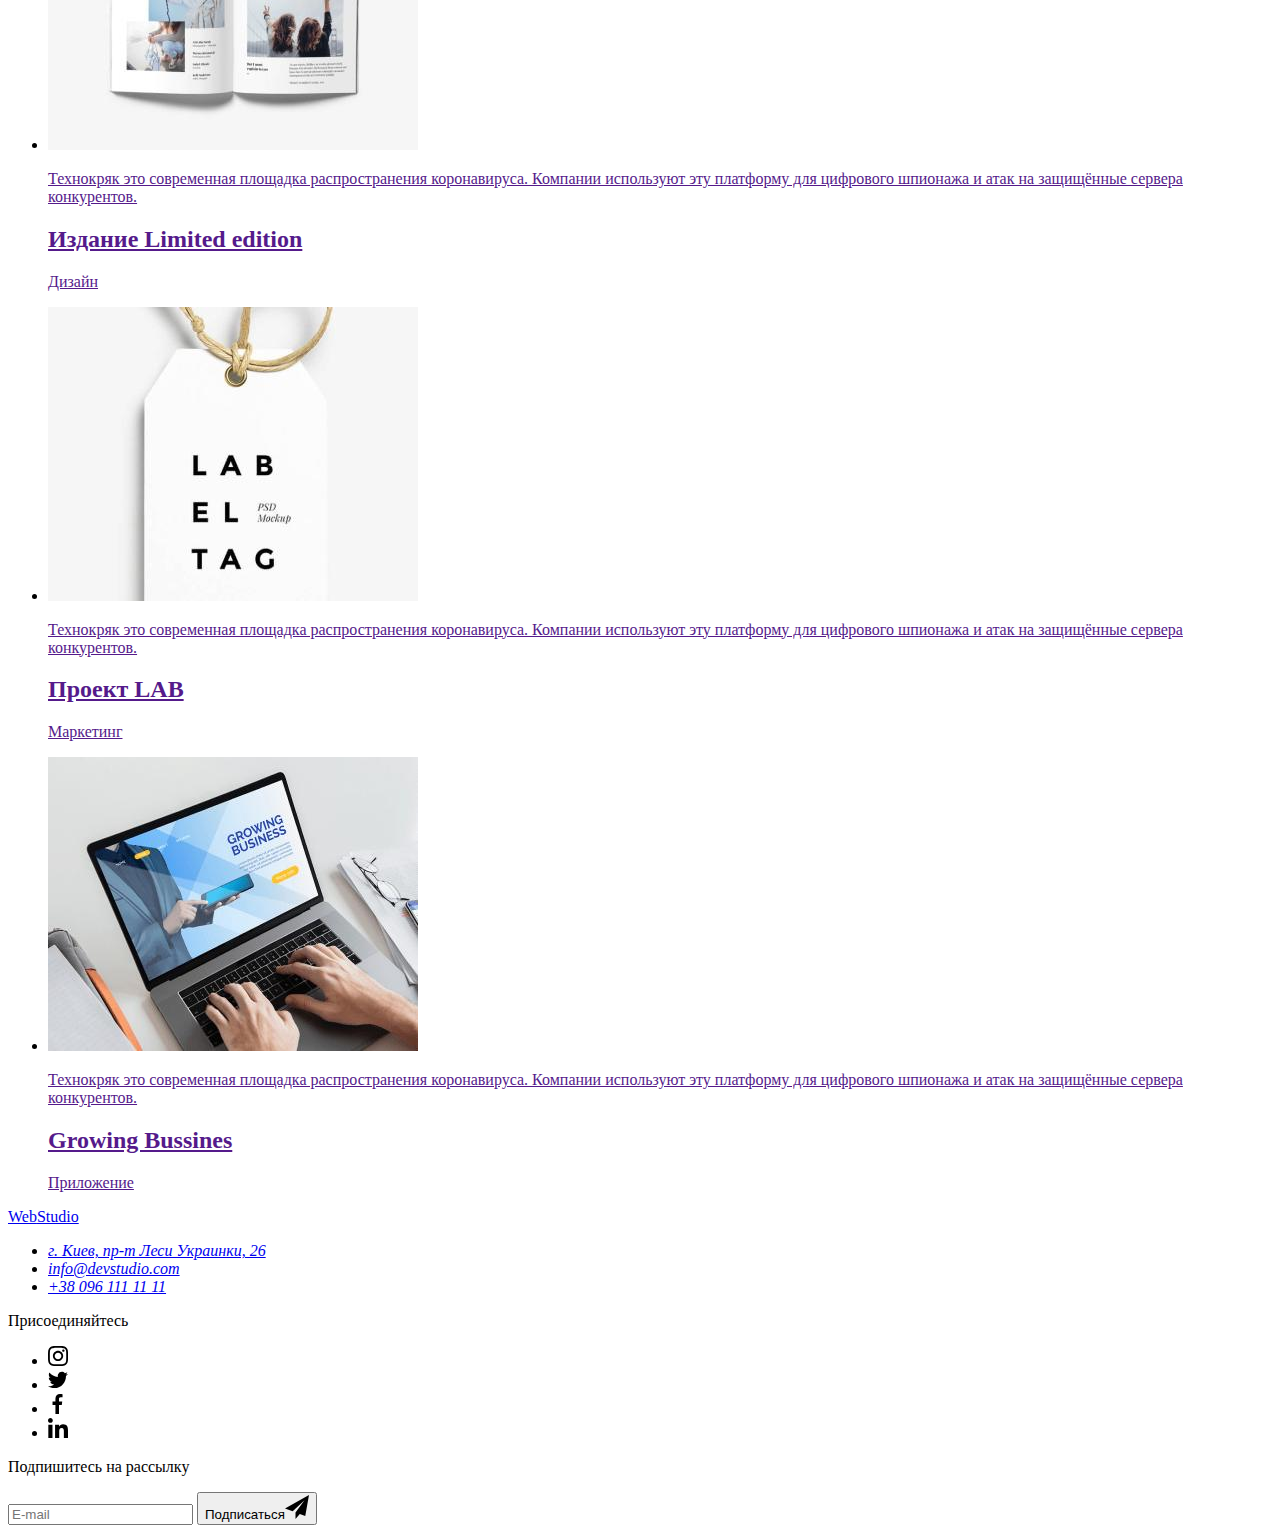
==== commit fdac3419: "Добавляет main.min.css для страницы портфолио" ====
--- a/portfolio.html
+++ b/portfolio.html
@@ -14,7 +14,8 @@
     <link rel="stylesheet" href="https://cdnjs.cloudflare.com/ajax/libs/modern-normalize/1.1.0/modern-normalize.min.css"
         integrity="sha512-wpPYUAdjBVSE4KJnH1VR1HeZfpl1ub8YT/NKx4PuQ5NmX2tKuGu6U/JRp5y+Y8XG2tV+wKQpNHVUX03MfMFn9Q=="
         crossorigin="anonymous" referrerpolicy="no-referrer" />
-    <link rel="stylesheet" href="./css/styles.css">
+    <!-- <link rel="stylesheet" href="./css/styles.css"> -->
+    <link rel="stylesheet" href="./css/main.min.css">
 </head>
 
 <body>
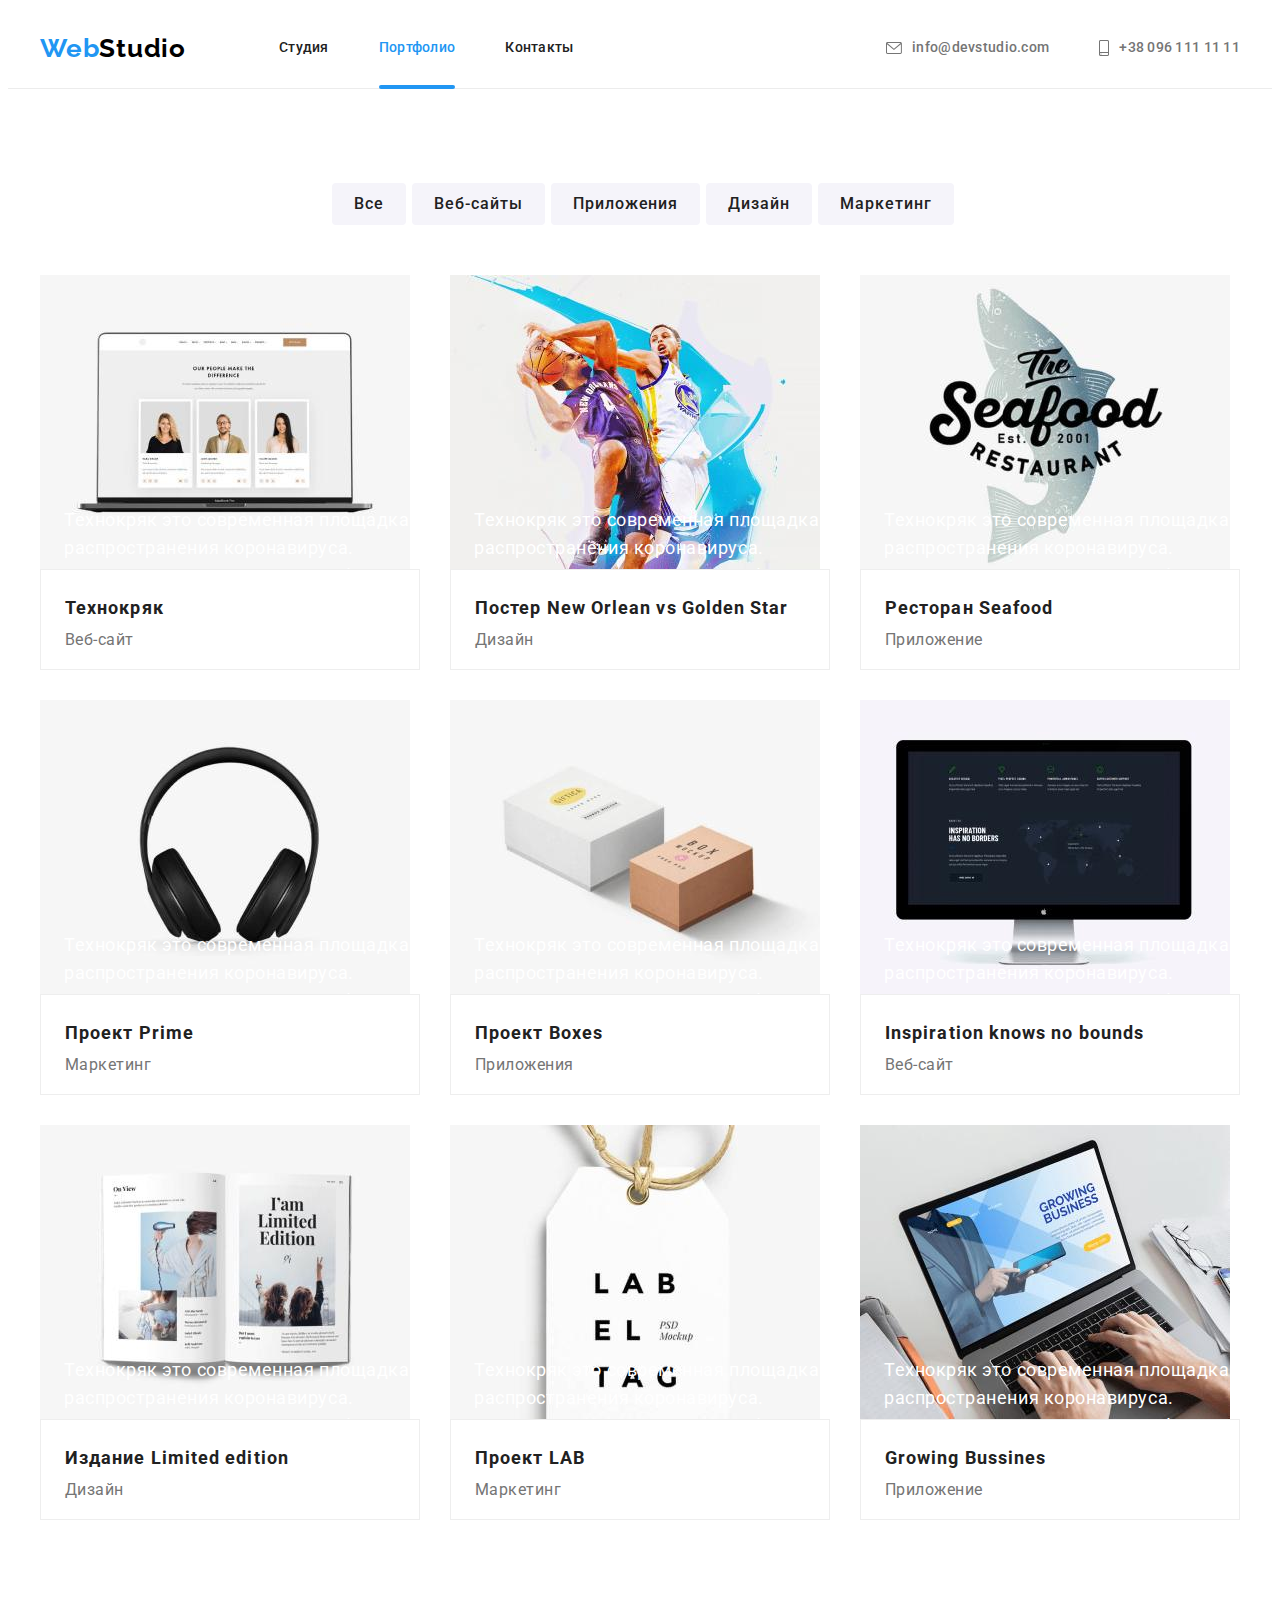
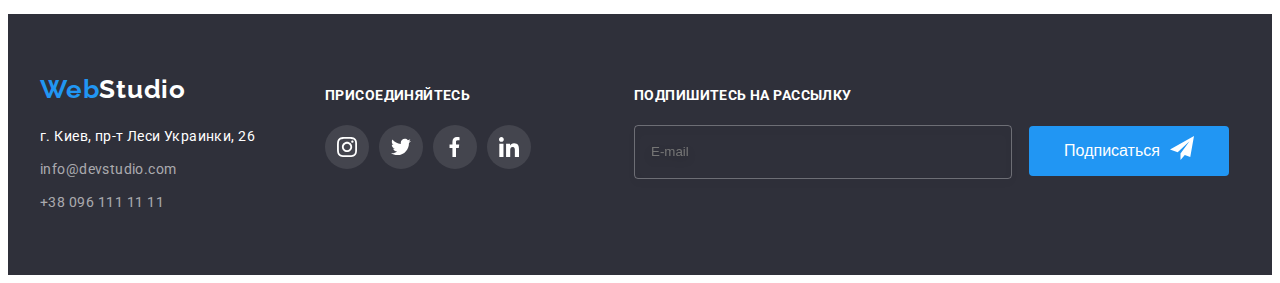
==== commit d200a929: "БЭМ" ====
--- a/portfolio.html
+++ b/portfolio.html
@@ -19,26 +19,26 @@
 </head>
 
 <body>
-    <!-- Шапка -->
+    <!-- Header -->
     <header class="header">
         <div class="container">
-            <nav class="header-navigation">
-                <a class="header-logo" href="./"><span class="web">Web</span>Studio</a>
+            <a class="logo_color_dark" href="./"><span class="web">Web</span>Studio</a>
+                <nav class="header-navigation">
                 <ul class="header-list list">
-                    <li class="header-item">
-                        <a href="./index.html" class="link"> Студия</a>
-                    </li>
-                    <li class="header-item">
-                        <a href="./portfolio.html" class="link current"> Портфолио</a>
-                    </li>
-                    <li class="header-item">
-                        <a href="./" class="link"> Контакты</a>
+                    <li class="header-list__item">
+                        <a class="header-list__link link" href="./index.html"> Студия</a>
+                    </li>
+                    <li class="header-list__item">
+                        <a class="header-list__link link current" href="./portfolio.html"> Портфолио</a>
+                    </li>
+                    <li class="header-list__item">
+                        <a class="header-list__link link" href="./"> Контакты</a>
                     </li>
                 </ul>
             </nav>
 <!-- Header contacts -->
             <ul class="header-contacts list">
-                <li class="contacts-item">
+                <li class="header-contacts__item">
                     <a class="header-mail link icon-mail" href="mailto:info@devstudio.com">
                         <svg class="icon-mail" width="16" height="12">
                             <use href="./images/sprite.svg#icon-envelope"></use>
@@ -46,7 +46,7 @@
                     </a>
                 </li>
             
-                <li class="contacts-item">
+                <li class="header-contacts__item">
                     <a class="header-tel link icon-smartphone" href="tel:+380961111111">
                         <svg class="icon-tel" width="10" height="16">
                             <use href="./images/sprite.svg#icon-smartphone"></use>
@@ -64,7 +64,7 @@
             <h1>Проекты WebStudio</h1>
         </div>
     <!-- Фильтр -->
-        <div class="card-container">
+        <div class="container">
             <ul class="button-group list">
                 <li class="group-item"><button class="button secondary" type="button">Все</button></li>
                 <li class="group-item"><button class="button secondary" type="button">Веб-сайты</button></li>
@@ -73,182 +73,183 @@
                 <li class="group-item"><button class="button secondary" type="button">Маркетинг</button></li>
             </ul>
     <!-- Портфолио 3 на 3 -->
-            <ul class="card-set">
+            <ul class="cardset">
                 
-                <li class="item-portfolio">
-                    <a class="portfolio-item link" href="">
-                    <article class="card">
-                        <div class="card-thumb">
-                        <img src="images/techno.jpg" width="370" alt="Technokryak" title="Technokryak">
-                            <div class="portfolio-overlay">
-                                <p class="thumb-description">Технокряк это современная площадка распространения
+                <li class="cardset__item">
+                    <a class="cardset__link link" href="">
+
+                    <article class="card">
+                        <div class="card__thumb">
+                            <img class="card__image" src="images/techno.jpg" width="370" alt="Technokryak" title="Technokryak">
+                            <div class="card__overlay">
+                                <p class="card__description">Технокряк это современная площадка распространения
                                 коронавируса. Компании используют эту платформу для цифрового
                                 шпионажа и атак на защищённые сервера конкурентов.</p>
                             </div>
                         </div>
 
-                        <div class="card-content">
-                        <h2 class="card-heading">Технокряк</h2>
-                        <p class="card-text">Веб-сайт</p>
-                        </div>
-                    </article>
-                    </a>
-                </li>
-
-                <li class="item-portfolio">
-                    <a class="portfolio-item link" href="">
-                    <article class="card">
-                        <div class="card-thumb">
-                        <img src="images/orlean.jpg" width="370" height="294" alt="Постер New Orlean vs Golden Star"
+                        <div class="card__meta">
+                        <h2 class="card__title">Технокряк</h2>
+                        <p class="card__text">Веб-сайт</p>
+                        </div>
+                    </article>
+                    </a>
+                </li>
+
+                <li class="cardset__item">
+                    <a class="cardset__link link" href="">
+                    <article class="card">
+                        <div class="card__thumb">
+                        <img class="card__image" src="images/orlean.jpg" width="370" height="294" alt="Постер New Orlean vs Golden Star"
                                 title="Poster New Orlean vs Golden Star">
-                                <div class="portfolio-overlay">
-                                <p class="thumb-description">Технокряк это современная площадка распространения
-                                    коронавируса. Компании используют эту платформу для цифрового
-                                    шпионажа и атак на защищённые сервера конкурентов.</p>
-                                </div>
-                        </div>
-                        <div class="card-content">
-                        <h2 class="card-heading">Постер New Orlean vs Golden Star</h2>
-                        <p class="card-text">Дизайн</p>
+                                <div class="card__overlay">
+                                <p class="card__description">Технокряк это современная площадка распространения
+                                    коронавируса. Компании используют эту платформу для цифрового
+                                    шпионажа и атак на защищённые сервера конкурентов.</p>
+                                </div>
+                        </div>
+                        <div class="card__meta">
+                        <h2 class="card__title">Постер New Orlean vs Golden Star</h2>
+                        <p class="card__text">Дизайн</p>
                         </div>
                         
                     </article>
                     </a>
                 </li>
 
-                <li class="item-portfolio">
-                    <a class="portfolio-item link" href="">
-                    <article class="card">
-                        <div class="card-thumb">
-                        <img src="images/seafood.jpg" width="370" height="294" alt="Restaurant Seafood"
+                <li class="cardset__item">
+                    <a class="cardset__link link" href="">
+                    <article class="card">
+                        <div class="card__thumb">
+                        <img class="card__image" src="images/seafood.jpg" width="370" height="294" alt="Restaurant Seafood"
                                 title="Restaurant Seafood">
-                                <div class="portfolio-overlay">
-                                <p class="thumb-description">Технокряк это современная площадка распространения
-                                    коронавируса. Компании используют эту платформу для цифрового
-                                    шпионажа и атак на защищённые сервера конкурентов.</p>
-                                </div>
-                        </div>
-                        <div class="card-content">
-                        <h2 class="card-heading">Ресторан Seafood</h2>
-                        <p class="card-text">Приложение</p>
-                        </div>
-                    </article>
-                    </a>
-                </li>
-
-                <li class="item-portfolio">
-                    <a class="portfolio-item link" href="">
-                    <article class="card">
-                        <div class="card-thumb">
-                        <img src="images/prime.jpg" width="370" height="294" alt="Project Prime" title="Project Prime">
-                                <div class="portfolio-overlay">
-                                <p class="thumb-description">Технокряк это современная площадка распространения
+                                <div class="card__overlay">
+                                <p class="card__description">Технокряк это современная площадка распространения
+                                    коронавируса. Компании используют эту платформу для цифрового
+                                    шпионажа и атак на защищённые сервера конкурентов.</p>
+                                </div>
+                        </div>
+                        <div class="card__meta">
+                        <h2 class="card__title">Ресторан Seafood</h2>
+                        <p class="card__text">Приложение</p>
+                        </div>
+                    </article>
+                    </a>
+                </li>
+
+                <li class="cardset__item">
+                    <a class="cardset__link link" href="">
+                    <article class="card">
+                        <div class="card__thumb">
+                        <img class="card__image" src="images/prime.jpg" width="370" height="294" alt="Project Prime" title="Project Prime">
+                                <div class="card__overlay">
+                                <p class="card__description">Технокряк это современная площадка распространения
                                 коронавируса. Компании используют эту платформу для цифрового
                                 шпионажа и атак на защищённые сервера конкурентов.</p>
                                 </div>
                         </div>
-                        <div class="card-content">
-                        <h2 class="card-heading">Проект Prime</h2>
-                        <p class="card-text">Маркетинг</p>
-                        </div>
-                    </article>
-                    </a>
-                </li>
-
-                <li class="item-portfolio">
-                    <a class="portfolio-item link" href="">
-                    <article class="card">
-                        <div class="card-thumb">
-                        <img src="images/project-boxes.jpg" width="370" height="294" alt="Project Boxes"
+                        <div class="card__meta">
+                        <h2 class="card__title">Проект Prime</h2>
+                        <p class="card__text">Маркетинг</p>
+                        </div>
+                    </article>
+                    </a>
+                </li>
+
+                <li class="cardset__item">
+                    <a class="cardset__link link" href="">
+                    <article class="card">
+                        <div class="card__thumb">
+                        <img class="card__image" src="images/project-boxes.jpg" width="370" height="294" alt="Project Boxes"
                                 title="Project Boxes">
-                                <div class="portfolio-overlay">
-                                <p class="thumb-description">Технокряк это современная площадка распространения
-                                    коронавируса. Компании используют эту платформу для цифрового
-                                    шпионажа и атак на защищённые сервера конкурентов.</p>
-                                </div>
-                        </div>
-                        <div class="card-content">
-                        <h2 class="card-heading">Проект Boxes</h2>
-                        <p class="card-text">Приложения</p>
-                        </div>
-                    </article>
-                    </a>
-                </li>
-
-                <li class="item-portfolio">
-                    <a class="portfolio-item link" href="">
-                    <article class="card">
-                        <div class="card-thumb">
-                        <img src="images/Inspiration-has-no-borders.jpg" width="370" height="294"
+                                <div class="card__overlay">
+                                <p class="card__description">Технокряк это современная площадка распространения
+                                    коронавируса. Компании используют эту платформу для цифрового
+                                    шпионажа и атак на защищённые сервера конкурентов.</p>
+                                </div>
+                        </div>
+                        <div class="card__meta">
+                        <h2 class="card__title">Проект Boxes</h2>
+                        <p class="card__text">Приложения</p>
+                        </div>
+                    </article>
+                    </a>
+                </li>
+
+                <li class="cardset__item">
+                    <a class="cardset__link link" href="">
+                    <article class="card">
+                        <div class="card__thumb">
+                        <img class="card__image" src="images/Inspiration-has-no-borders.jpg" width="370" height="294"
                                 alt="Inspiration has no Borders" title="Inspiration has no Borders">
-                                <div class="portfolio-overlay">
-                                <p class="thumb-description">Технокряк это современная площадка распространения
-                                    коронавируса. Компании используют эту платформу для цифрового
-                                    шпионажа и атак на защищённые сервера конкурентов.</p>
-                                </div>
-                        </div>
-                        <div class="card-content">
-                        <h2 class="card-heading">Inspiration knows no bounds</h2>
-                        <p class="card-text">Веб-сайт</p>
-                        </div>
-                    </article>
-                    </a>
-                </li>
-
-                <li class="item-portfolio">
-                    <a class="portfolio-item link" href="">
-                    <article class="card">
-                        <div class="card-thumb">
-                        <img src="images/limited-edition.jpg" width="370" height="294" alt="Limited edition"
+                                <div class="card__overlay">
+                                <p class="card__description">Технокряк это современная площадка распространения
+                                    коронавируса. Компании используют эту платформу для цифрового
+                                    шпионажа и атак на защищённые сервера конкурентов.</p>
+                                </div>
+                        </div>
+                        <div class="card__meta">
+                        <h2 class="card__title">Inspiration knows no bounds</h2>
+                        <p class="card__text">Веб-сайт</p>
+                        </div>
+                    </article>
+                    </a>
+                </li>
+
+                <li class="cardset__item">
+                    <a class="cardset__link link" href="">
+                    <article class="card">
+                        <div class="card__thumb">
+                        <img class="card__image" src="images/limited-edition.jpg" width="370" height="294" alt="Limited edition"
                                 title="Limited edition">
-                                <div class="portfolio-overlay">
-                                <p class="thumb-description">Технокряк это современная площадка распространения
-                                    коронавируса. Компании используют эту платформу для цифрового
-                                    шпионажа и атак на защищённые сервера конкурентов.</p>
-                                </div>
-                        </div>
-                        <div class="card-content">
-                        <h2 class="card-heading">Издание Limited edition</h2>
-                        <p class="card-text">Дизайн</p>
-                        </div>
-                    </article>
-                    </a>
-                </li>
-
-                <li class="item-portfolio">
-                    <a class="portfolio-item link" href="">
-                    <article class="card">
-                        <div class="card-thumb">
-                        <img src="images/lab.jpg" width="370" height="294" alt="Project LAB" title="Project LAB">
-                            <div class="portfolio-overlay">
-                            <p class="thumb-description">Технокряк это современная площадка распространения
+                                <div class="card__overlay">
+                                <p class="card__description">Технокряк это современная площадка распространения
+                                    коронавируса. Компании используют эту платформу для цифрового
+                                    шпионажа и атак на защищённые сервера конкурентов.</p>
+                                </div>
+                        </div>
+                        <div class="card__meta">
+                        <h2 class="card__title">Издание Limited edition</h2>
+                        <p class="card__text">Дизайн</p>
+                        </div>
+                    </article>
+                    </a>
+                </li>
+
+                <li class="cardset__item">
+                    <a class="cardset__link link" href="">
+                    <article class="card">
+                        <div class="card__thumb">
+                        <img class="card__image" src="images/lab.jpg" width="370" height="294" alt="Project LAB" title="Project LAB">
+                            <div class="card__overlay">
+                            <p class="card__description">Технокряк это современная площадка распространения
                             коронавируса. Компании используют эту платформу для цифрового
                             шпионажа и атак на защищённые сервера конкурентов.</p>
                             </div>
                         </div>
-                        <div class="card-content">
-                        <h2 class="card-heading">Проект LAB</h2>
-                        <p class="card-text">Маркетинг</p>
-                        </div>
-                    </article>
-                    </a>
-                </li>
-
-                <li class="item-portfolio">
-                    <a class="portfolio-item link" href="">
-                    <article class="card">
-                        <div class="card-thumb">
-                        <img src="images/growing-business.jpg" width="370" height="294" alt="Growing Bussines"
+                        <div class="card__meta">
+                        <h2 class="card__title">Проект LAB</h2>
+                        <p class="card__text">Маркетинг</p>
+                        </div>
+                    </article>
+                    </a>
+                </li>
+
+                <li class="cardset__item">
+                    <a class="cardset__link link" href="">
+                    <article class="card">
+                        <div class="card__thumb">
+                        <img class="card__image" src="images/growing-business.jpg" width="370" height="294" alt="Growing Bussines"
                                 title="Growing Bussines">
-                                <div class="portfolio-overlay">
-                                <p class="thumb-description">Технокряк это современная площадка распространения
-                                    коронавируса. Компании используют эту платформу для цифрового
-                                    шпионажа и атак на защищённые сервера конкурентов.</p>
-                                </div>
-                        </div>
-                        <div class="card-content">
-                        <h2 class="card-heading">Growing Bussines</h2>
-                        <p class="card-text">Приложение</p>
+                                <div class="card__overlay">
+                                <p class="card__description">Технокряк это современная площадка распространения
+                                    коронавируса. Компании используют эту платформу для цифрового
+                                    шпионажа и атак на защищённые сервера конкурентов.</p>
+                                </div>
+                        </div>
+                        <div class="card__meta">
+                        <h2 class="card__title">Growing Bussines</h2>
+                        <p class="card__text">Приложение</p>
                         </div>
                     </article>
                     </a>
@@ -261,7 +262,7 @@
     <footer class="footer">
         <div class="container-footer">
             <div class="footer-address">
-                <a class="footer-logo link" href="/"><span class="web">Web</span>Studio</a>
+                <a class="logo_color_light" href="/"><span class="web">Web</span>Studio</a>
                 <address>
                     <ul class="footer-list list">
                         <li class="address"> <a href="https://goo.gl/maps/QAPjnCz2YvxkVtEf7" target="_blank"
--- a/css/main.min.css
+++ b/css/main.min.css
@@ -0,0 +1,2 @@
+:root{--primary-text-color: #757575;--title-text-color: #212121;--accent-color: #2196f3;--white-bgc-text-color: #ffffff;--black-text-color: #000000;--hero-footer-bgc: #2f303a;--secondary-bgc: #f5f4fa;--footer-phone-mail-text: rgba(255, 255, 255, 0.6);--footer-social-bgc: rgba(255, 255, 255, 0.1);--icon-normal-color: #afb1b8;--bcg-overlay-color: rgba(33, 150, 243, 0.9);--backdrop-bgc: rgba(0, 0, 0, 0.2);--card-set-gap: 30px;--animation-duration-hw-05: 250ms;--bezier-hw-05: cubic-bezier(0.4, 0, 0.2, 1)}body{background-color:var(--white-bgc-text-ciolor);color:var(--primary-text-color);font-family:Roboto, sans-serif;letter-spacing:0.03em}p,h1,h2,h3,h4,h5,h6{margin-top:0;margin-bottom:0}ul{margin-top:0;margin-bottom:0;padding-left:0}.list{list-style:none}.link{text-decoration:none}img{display:block;max-width:100%;height:auto}.visually-hidden{position:absolute;width:1px;height:1px;margin:-1px;padding:0;overflow:hidden;border:0;clip:rect(0 0 0 0)}.container{justify-content:center;width:1200px;padding-left:15px;padding-right:15px;margin:0 auto}.button{color:var(--title-text-color);background-color:var(--secondary-bgc);font-size:16px;line-height:1.87;font-family:Roboto;font-style:normal;font-weight:500;text-align:center;letter-spacing:0.06em;border-radius:4px;padding:6px 22px;border:0;transition:background-color var(--animation-duration-hw-05) var(--bezier-hw-05),fill var(--animation-duration-hw-05) var(--bezier-hw-05)}.button:hover,.button:focus{color:var(--white-bgc-text-color);background:var(--accent-color);border-radius:4px;box-shadow:0px 3px 1px rgba(0,0,0,0.1),0px 1px 2px rgba(0,0,0,0.08),0px 2px 2px rgba(0,0,0,0.12);border-radius:4px}.button.primary{color:var(--white-bgc-text-color);background-color:var(--accent-color);transition:background-color var(--animation-duration-hw-05) var(--bezier-hw-05),fill var(--animation-duration-hw-05) var(--bezier-hw-05)}.button.primary:hover,.button.primary:focus{color:var(--white-bgc-text-color);background:var(--accent-color);border-radius:4px;box-shadow:0px 3px 1px rgba(0,0,0,0.1),0px 1px 2px rgba(0,0,0,0.08),0px 2px 2px rgba(0,0,0,0.12);border-radius:4px}.button.secondary{color:var(--title-text-color);background-color:var(--secondary-bgc);transition:background-color var(--animation-duration-hw-05) var(--bezier-hw-05),fill var(--animation-duration-hw-05) var(--bezier-hw-05)}.button.secondary:hover,.button.secondary:focus{color:var(--white-bgc-text-color);background:var(--accent-color);border-radius:4px;box-shadow:0px 3px 1px rgba(0,0,0,0.1),0px 1px 2px rgba(0,0,0,0.08),0px 2px 2px rgba(0,0,0,0.12);border-radius:4px}.button-group{display:flex;margin-bottom:50px;justify-content:center}.group-item{display:flex;margin-left:6px;transition:color var(--animation-duration-hw-05) var(--bezier-hw-05)}.social{display:flex;justify-content:center;margin-top:16px}.social__item{margin-right:10px;width:44px;height:44px;fill:var(--icon-normal-color)}.social__item:last-child{margin-right:0}.social__link{width:100%;height:100%;display:flex;align-items:center;justify-content:center;border-radius:50%;fill:var(--icon-normal-color);background-color:var(--white-bgc-text-color);transition:background-color var(--animation-duration-hw-05) var(--bezier-hw-05),fill var(--animation-duration-hw-05) var(--bezier-hw-05)}.social__link:hover,.social__link:focus{background-color:var(--accent-color);fill:var(--white-bgc-text-color)}.footer-subscribe{color:var(--white-bgc-text-color);margin-top:12px;outline:none}.footer-subscribe-text{text-transform:uppercase;font-weight:700;font-size:14px;letter-spacing:0.03em;line-height:1.33;margin-bottom:20px}.field-subscribe{color:rgba(255,255,255,0.6);background-color:transparent;width:358px;height:50px;padding-left:16px;outline:none;border:1px solid rgba(255,255,255,0.3);filter:drop-shadow(0px 4px 4px rgba(0,0,0,0.15));border-radius:4px;transition:border var(--animation-duration-hw-05) var(--bezier-hw-05)}.button-submit{position:relative;width:200px;height:50px;font-size:16px;line-height:1.87;font-weight:500;cursor:pointer;color:var(--white-bgc-text-color);background:var(--accent-color);margin-left:12px;border-radius:4px;padding-top:10px;padding-right:62px;padding-bottom:10px;padding-left:29px;border:0}.icon-send{fill:var(--white-bgc-text-color);position:absolute;align-items:center;justify-content:center;margin-left:10px}.container-join{color:var(--white-bgc-text-color);margin-top:12px;margin-right:93px}.footerjoin-text{text-transform:uppercase;font-weight:700;font-size:14px;letter-spacing:0.03em;line-height:1.33;margin-bottom:20px}.footer-socialbar{display:flex}.footer-socialitem{margin-right:10px;width:44px;height:44px}.footer-sociallink{display:flex;width:100%;height:100%;align-items:center;justify-content:center;border-radius:50%;background-color:var(--footer-social-bgc);transition:background-color var(--animation-duration-hw-05) var(--bezier-hw-05),fill var(--animation-duration-hw-05) var(--bezier-hw-05)}.footer-sociallink:hover,.footer-sociallink:focus{background-color:var(--accent-color);fill:var(--white-bgc-text-color)}.icon-join{fill:var(--white-bgc-text-color)}.checkbox{transition:border var(--animation-duration-hw-05) var(--bezier-hw-05)}.checkbox:checked+.check-label .icon-check{background:var(--accent-color);border:transparent;transition:background-color var(--animation-duration-hw-05) var(--bezier-hw-05)}.checkbox-label{display:flex;align-items:center;margin-bottom:30px;text-align:center;cursor:pointer}.check-label{display:flex;align-items:center;margin-bottom:30px;justify-content:center;text-align:center;cursor:pointer}.icon-check{display:flex;align-items:center;justify-content:center;border:2px solid var(--title-text-color);border-radius:2px;width:16px;height:15px;margin-right:5px;fill:var(--white-bgc-text-color)}.checkbox-text{font-family:Roboto;font-style:normal;font-weight:normal;font-size:14px;line-height:1.71;letter-spacing:0.03em;color:var(--primary-text-color)}.checkbox-link{font-family:Roboto;font-style:normal;font-weight:normal;font-size:14px;line-height:1.71;letter-spacing:0.03em;color:var(--accent-color)}.section{padding-top:94px;padding-bottom:94px}.section__title{font-weight:700;font-size:36px;letter-spacing:0.03em;line-height:1.16;text-align:center;color:var(--title-text-color);margin-bottom:50px}.web{display:flex;color:var(--accent-color);font-family:Raleway;font-style:normal;font-weight:700;font-size:26px;line-height:1.19;letter-spacing:0.03em;text-decoration:none}.logo_color_dark{margin-right:93px;display:flex;font-family:Raleway, sans-serif;font-style:normal;font-weight:700;font-size:26px;line-height:1.19;letter-spacing:0.03em;text-decoration:none;color:var(--black-text-color);transition:color var(--animation-duration-hw-05) var(--bezier-hw-05)}.logo_color_dark:hover,.logo_color_dark:focus{color:var(--accent-color)}.logo_color_light{display:flex;font-family:Raleway, sans-serif;font-style:normal;font-weight:700;font-size:26px;line-height:1.19;letter-spacing:0.03em;text-decoration:none;color:var(--white-bgc-text-color)}.header-list .link{display:block;color:var(--title-text-color);font-weight:500;font-size:14px;line-height:1.14;letter-spacing:0.02em;text-decoration:none;padding-top:32px;padding-bottom:32px}.header-list .link:hover,.header-list .link:focus{color:var(--accent-color)}.header-list .link.current{color:var(--accent-color)}.header{border-bottom:1px solid #ececec}.header .container{display:flex;align-items:center}.header-navigation{display:flex;align-items:center}.header-list{display:flex}.header-list__item .link{display:block;padding-top:32px;padding-bottom:32px;font-weight:500;font-size:14px;line-height:1.14;letter-spacing:0.02em;color:var(--title-text-color);position:relative;transition:color var(--animation-duration-hw-05) var(--bezier-hw-05)}.header-list__item .link:hover::after{opacity:1}.current::after{content:'';display:block;position:absolute;left:0;width:100%;height:4px;bottom:-1px;background-color:var(--accent-color);border-radius:2px;opacity:0;transition:opacity var(--animation-duration-hw-05) var(--bezier-hw-05)}.header-list__item:not(:last-child){margin-right:50px}.header-list .link.current::after{color:var(--accent-color);opacity:1}.header-contacts{display:flex}.contacts-item:not(:last-child){margin-right:50px;box-sizing:border-box;margin-right:30px}.header-mail,.header-tel{display:flex;align-items:center;color:var(--primary-text-color);font-size:14px;font-weight:500;line-height:1.14;letter-spacing:0.02em;padding-top:32px;padding-bottom:32px;text-decoration:none;transition:color var(--animation-duration-hw-05) var(--bezier-hw-05)}.header-mail:hover,.header-mail:focus,.header-tel:hover,.header-tel:focus{color:var(--accent-color)}.icon-mail,.icon-tel{margin-right:10px;fill:currentColor}.header-mail{margin-right:50px}.header-contacts{display:flex;margin-left:auto}.banner{padding-top:200px;padding-bottom:200px;background:var(--hero-footer-bgc);background-image:linear-gradient(to right, rgba(47,48,58,0.4), rgba(47,48,58,0.4)),url("../images/hero-bg-main.jpg");background-repeat:no-repeat;background-position:center;background-size:auto}.banner-container{width:696px;margin:0 auto}.banner-content{text-align:center;font-size:44px;font-weight:900;line-height:1.36;text-transform:uppercase;color:var(--white-bgc-text-color);letter-spacing:0.06em}.button-order{font-size:16px;line-height:1.87;font-weight:500;cursor:pointer;color:var(--white-bgc-text-color);background:var(--accent-color);display:block;margin:0 auto;margin-top:30px;border-radius:4px;padding-top:10px;padding-right:32px;padding-bottom:10px;padding-left:32px;border:0}.button-order:hover,.button-order:focus{background:var(--accent-color);box-shadow:0px 4px 4px rgba(0,0,0,0.15);border-radius:4px;color:var(--white-bgc-text-color)}.features{padding-top:94px}.features-list{display:flex}.features-list__item{margin-right:30px;width:270px;height:251px;justify-content:center;width:1200px}.features-list__item::before{display:block;content:'';width:270px;height:120px;background-size:contain;background-position:center;background:#f5f4fa;border-radius:4px}.icon-attention::before{background-image:url(../images/antenna-one.svg);background-position:center;background-size:auto;background-repeat:no-repeat}.icon-punctuality::before{background-image:url(../images/clock-one.svg);background-position:center;background-size:auto;background-repeat:no-repeat}.icon-planning::before{background-image:url(../images/diagram-one.svg);background-position:center;background-size:auto;background-repeat:no-repeat}.icon-technologies::before{background-image:url(../images/astronaut-one.svg);background-position:center;background-size:auto;background-repeat:no-repeat}.features-list__title{margin-bottom:10px;font-style:normal;font-weight:bold;font-size:14px;line-height:1.14;letter-spacing:0.03em;text-transform:uppercase;color:var(--black-text-color);margin-top:30px}.features-list__title:last-child{margin-right:0}.features-list__text{font-style:normal;font-size:14px;line-height:1.71;letter-spacing:0.03em;color:var(--primary-text-color)}.products{display:flex;margin-top:50px;margin-left:-30px}.products .products__item{display:flex;flex-basis:calc(100% / 3 - 30px);margin-left:30px;position:relative}.products__title{color:var(--white-bgc-text-color);position:absolute;font-family:Roboto;font-style:normal;font-weight:500;text-transform:uppercase;bottom:0;font-size:14px;background:rgba(47,48,58,0.8);width:100%;height:70px;display:flex;align-items:center;justify-content:center}.team{display:flex;margin-top:50px}.team__item{background-color:var(--white-bgc-text-color);border-radius:5px;box-shadow:0px 1px 3px rgba(0,0,0,0.12),0px 1px 1px rgba(0,0,0,0.14),0px 2px 1px rgba(0,0,0,0.2);border-radius:0px 0px 4px 4px}.team__item:not(:last-child){margin-right:30px}.member{padding-top:30px;padding-bottom:30px}.member__name{color:var(--title-text-color);font-weight:500;font-size:16px;line-height:1.18;letter-spacing:0.03em;text-align:center}.member__position{color:var(--primary-text-color);font-size:16px;line-height:1.18;letter-spacing:0.03em;text-align:center;padding-top:10px}.clients-list{display:flex;margin-top:50px}.clients-item{width:170px;height:92px}.clients-item:not(:last-child){margin-right:30px}.client-link{display:flex;align-items:center;justify-content:center;width:100%;height:100%;border:solid 1px var(--icon-normal-color);border-radius:4px;cursor:pointer;border-color:hover var(--accent-color);border-color:focus var(--accent-color);color:var(--icon-normal-color);transition:color var(--animation-duration-hw-05) var(--bezier-hw-05)}.client-link:hover,.client-link:focus{color:var(--accent-color)}.icon-client{fill:currentColor}.footer{display:flex;background:var(--hero-footer-bgc);padding-top:60px;padding-bottom:60px;margin:0 auto}.container-footer{display:flex;width:1200px;padding-left:15px;padding-right:15px;margin:0 auto}.footer-address{margin-right:70px}.footer-logo{display:flex;color:var(--white-bgc-text-color);font-family:Raleway, sans-serif;font-style:normal;font-weight:700;font-size:26px;line-height:1.19;letter-spacing:0.03em;text-decoration:none}.address{color:var(--white-bgc-text-color);background-color:var(--hero-footer-bgc);font-weight:400;font-size:14px;line-height:1.71;letter-spacing:0.03em;text-decoration:none;font-style:normal;margin-top:20px}.mail-footer{padding-top:9px;font-style:normal}.tel-footer{padding-top:9px;font-style:normal}.footer-mail{color:var(--footer-phone-mail-text);font-weight:400;font-size:14px;line-height:1.71;letter-spacing:0.03em;text-decoration:none;font-style:normal;transition:color var(--animation-duration-hw-05) var(--bezier-hw-05)}.footer-mail:hover,.footer-mail:focus{color:var(--accent-color);background-color:var(--hero-footer-bgc)}.footer-tel{color:var(--footer-phone-mail-text);font-weight:400;font-size:14px;line-height:1.71;text-decoration:none;font-style:normal;transition:color var(--animation-duration-hw-05) var(--bezier-hw-05)}.footer-tel:hover,.footer-tel:focus{color:var(--accent-color);background-color:var(--hero-footer-bgc)}.backdrop{position:fixed;width:100vw;height:100vh;background-color:var(--backdrop-bgc);top:0;transition:opacity var(--animation-duration-hw-05),visibility var(--animation-duration-hw-05)}.backdrop.is-hidden{opacity:0;visibility:hidden;pointer-events:none}.modal{position:absolute;width:528px;min-height:581px;background-color:var(--white-bgc-text-color);box-shadow:0px 1px 3px rgba(0,0,0,0.12),0px 1px 1px rgba(0,0,0,0.14),0px 2px 1px rgba(0,0,0,0.2);border-radius:4px;left:50%;top:50%;transform:translate(-50%, -50%);padding:40px}.modal-button{width:30px;height:30px;border:1px solid rgba(0,0,0,0.1);background-color:unset;border-radius:50%;position:absolute;top:8px;right:8px;transition:color var(--animation-duration-hw-05) var(--bezier-hw-05),fill var(--animation-duration-hw-05) var(--bezier-hw-05)}.modal-button:focus .close-icon,.modal-button:hover .close-icon{fill:var(--accent-color)}.close-icon{transition:fill var(--animation-duration-hw-05) var(--bezier-hw-05),fill var(--animation-duration-hw-05) var(--bezier-hw-05)}.field-form{display:flex;justify-content:center;flex-direction:column;width:448px}.field-form-title{margin-top:2px;margin-bottom:15px;font-family:Roboto;font-style:normal;font-weight:bold;font-size:20px;line-height:1.15;text-align:center;letter-spacing:0.03em;color:var(--title-text-color)}.field-input-icon{display:flex;flex-direction:column;position:relative;margin-bottom:10px}.mark{font-family:Roboto;font-style:normal;font-weight:normal;font-size:12px;line-height:1.16;letter-spacing:0.01em;color:var(--primary-text-color);margin-bottom:4px}.field-input{width:100%;height:40px;padding-left:42px;border:1px solid rgba(33,33,33,0.2);border-radius:4px;outline:none;transition:border var(--animation-duration-hw-05) var(--bezier-hw-05)}.field-input:hover,.field-input:focus{border-color:#188ce8;cursor:pointer}.field-icon{position:absolute;top:50%;left:12px}.field-input:focus+.field-icon{fill:#188ce8}.field-textarea{width:100%;height:120px;border:1px solid rgba(33,33,33,0.2);box-sizing:border-box;border-radius:4px;padding:12px 16px;resize:none;outline:none;transition:border var(--animation-duration-hw-05) var(--bezier-hw-05)}.field-textarea:hover,.field-textarea:focus{border-color:#188ce8;cursor:pointer}.field-textarea::placeholder{font-family:Roboto;font-style:normal;font-weight:normal;font-size:12px;line-height:1.16;letter-spacing:0.01em;color:rgba(117,117,117,0.5)}.textarea-label{display:flex;flex-direction:column;margin-bottom:20px}.btn-area{display:flex;justify-content:center}.send-btn{width:200px;height:50px;font-weight:700;font-size:16px;line-height:1.87;letter-spacing:0.06em;color:var(--white-bgc-text-color);background-color:var(--accent-color);box-shadow:0px 4px 4px rgba(0,0,0,0.15);border:transparent;border-radius:4px;transition:background-color var(--animation-duration-hw-05) var(--bezier-hw-05)}.send-btn:hover,.send-btn:focus{background-color:#188ce8;cursor:pointer}.cardset{padding:0;margin:0;list-style:none;display:flex;flex-wrap:wrap;margin-left:calc(-1 * var(--card-set-gap));margin-top:calc(-1 * var(--card-set-gap))}.cardset .cardset__item{flex-basis:calc(100% / 3 - var(--card-set-gap));margin-left:var(--card-set-gap);margin-top:var(--card-set-gap)}.cardset .cardset__item:hover,.cardset .cardset__item:focus{box-shadow:0px 1px 1px rgba(0,0,0,0.12),0px 4px 4px rgba(0,0,0,0.06),1px 4px 6px rgba(0,0,0,0.16)}.card__overlay{position:absolute;bottom:0;left:0;width:100%;height:100%;background:var(--bcg-overlay-color);transition:transform var(--animation-duration-hw-05) var(--bezier-hw-05);transform:translateY(100%)}.cardset__link:hover .card__overlay,.cardset__link:focus .card__overlay{opacity:1;transform:translateY(0)}.card__thumb{position:relative;overflow:hidden}.card__description{position:absolute;padding:63px 24px;font-style:normal;font-weight:normal;font-size:18px;line-height:1.55;letter-spacing:0.03em;align-items:center;justify-content:center;bottom:0;width:100%;height:100%;color:var(--white-bgc-text-color)}.card__description:hover::before,.card__description:focus::before{opacity:1;transform:translateY(0)}.card__meta{border:1px solid #eeeeee;border-left:1px solid #eeeeee;border-right:1px solid #eeeeee;padding:20px 24px 20px 24px}.card__title{color:var(--title-text-color);font-family:Roboto;font-style:normal;font-weight:700;font-size:18px;line-height:2;letter-spacing:0.06em;text-align:start}.card__text{color:var(--primary-text-color);text-align:start;margin-top:4px}
+/*# sourceMappingURL=main.min.css.map */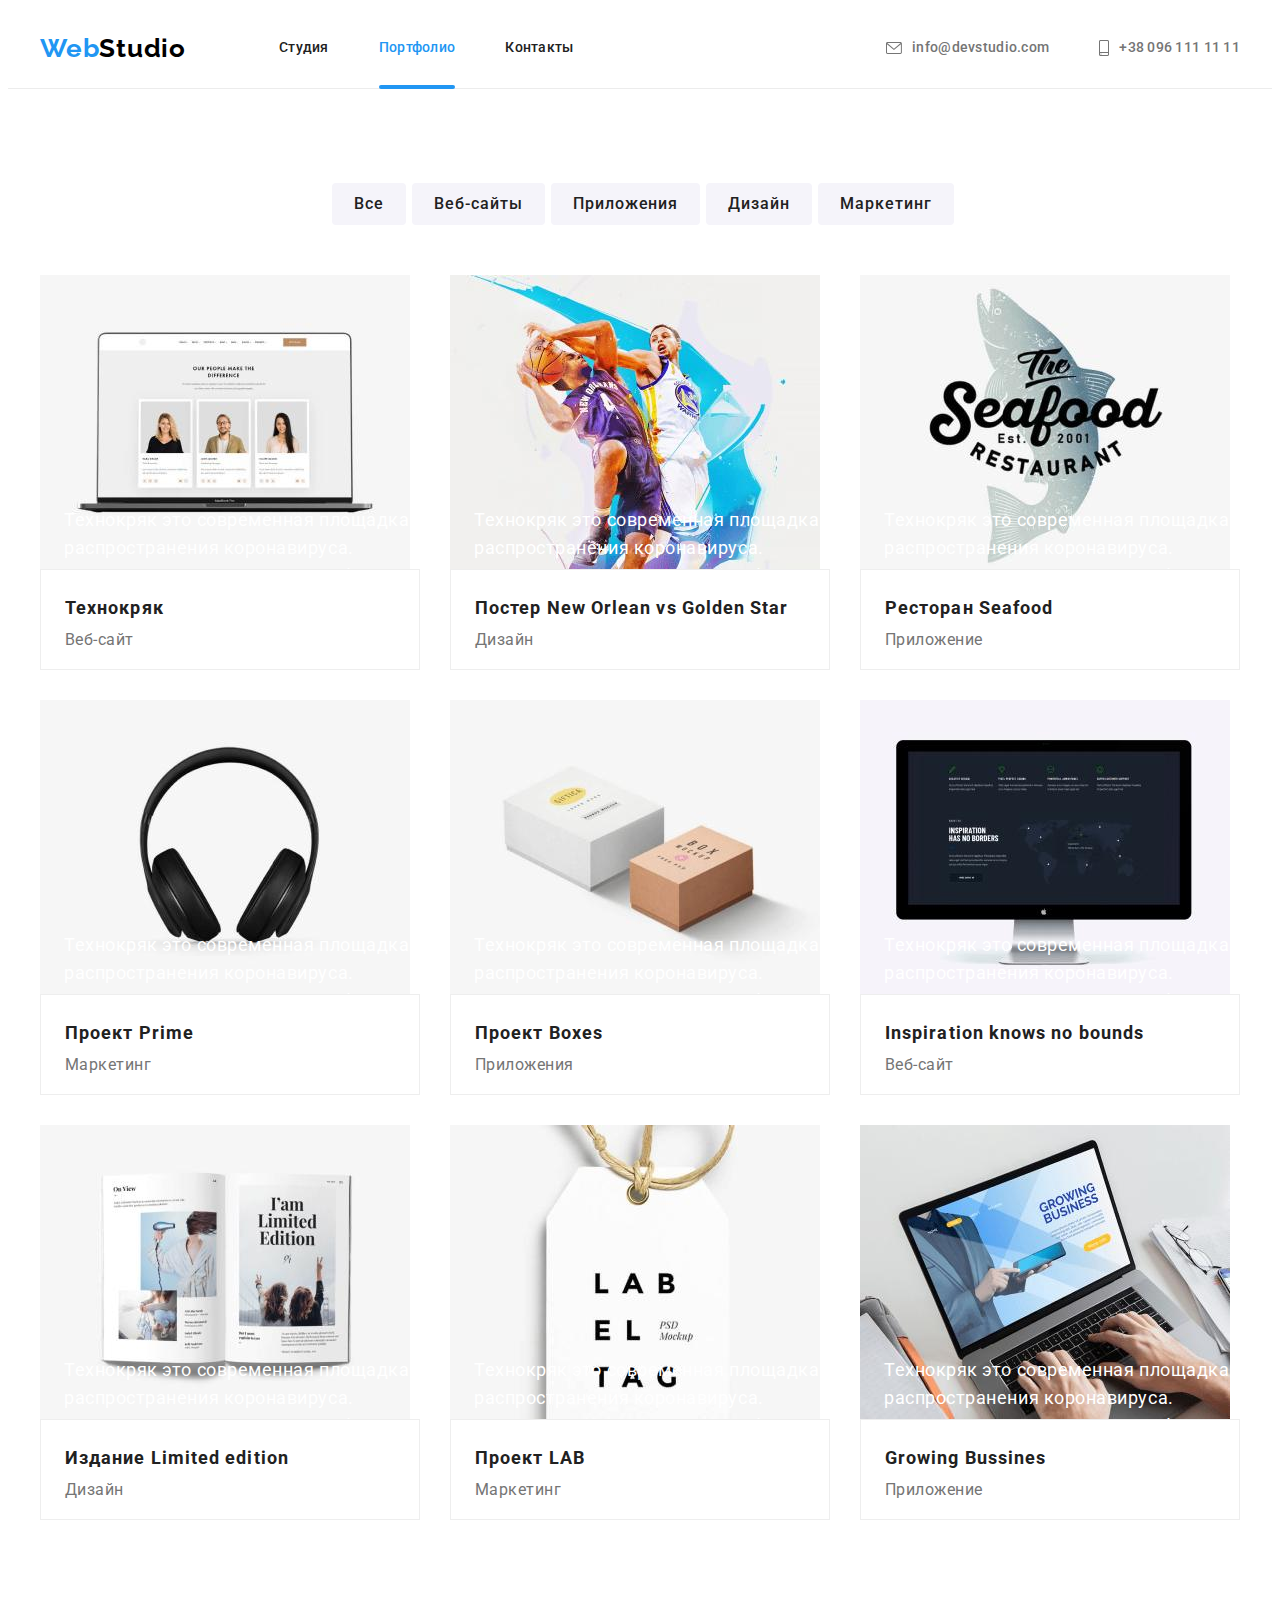
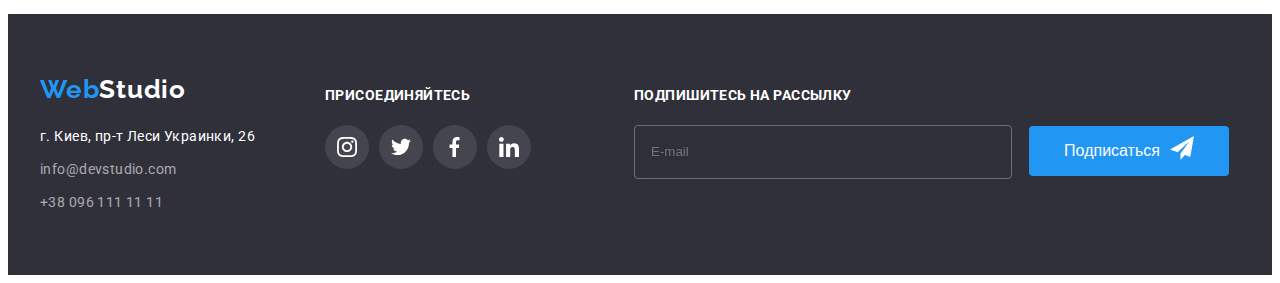
==== commit 2f8cc227: "Добавляет именование классов БЭМ для страницы портфолио" ====
--- a/portfolio.html
+++ b/portfolio.html
@@ -275,32 +275,32 @@
             </div>
     
             <div class="container-join">
-                <p class="footerjoin-text">Присоединяйтесь</p>
+                <p class="container-join__text">Присоединяйтесь</p>
                 <ul class="footer-socialbar list">
-                    <li class="footer-socialitem">
-                        <a class="footer-sociallink" href="#">
-                            <svg class="icon-join" width="20" height="20">
+                    <li class="footer-socialbar__item">
+                        <a class="footer-socialbar__link" href="#">
+                            <svg class="footer-socialbar__icon" width="20" height="20">
                                 <use href="./images/sprite.svg#icon-instagram"></use>
                             </svg>
                         </a>
                     </li>
-                    <li class="footer-socialitem">
-                        <a class="footer-sociallink" href="#">
-                            <svg class="icon-join" width="20" height="20">
+                    <li class="footer-socialbar__item">
+                        <a class="footer-socialbar__link" href="#">
+                            <svg class="footer-socialbar__icon" width="20" height="20">
                                 <use href="./images/sprite.svg#icon-twitter"></use>
                             </svg>
                         </a>
                     </li>
-                    <li class="footer-socialitem">
-                        <a class="footer-sociallink" href="#">
-                            <svg class="icon-join" width="20" height="20">
+                    <li class="footer-socialbar__item">
+                        <a class="footer-socialbar__link" href="#">
+                            <svg class="footer-socialbar__icon" width="20" height="20">
                                 <use href="./images/sprite.svg#icon-f-letter"></use>
                             </svg>
                         </a>
                     </li>
-                    <li class="footer-socialitem">
-                        <a class="footer-sociallink" href="#">
-                            <svg class="icon-join" width="20" height="20">
+                    <li class="footer-socialbar__item">
+                        <a class="footer-socialbar__link" href="#">
+                            <svg class="footer-socialbar__icon" width="20" height="20">
                                 <use href="./images/sprite.svg#icon-linkedin"></use>
                             </svg>
                         </a>
@@ -309,7 +309,7 @@
             </div>
 <!-- Footer Subscribe -->
             <div class="footer-subscribe">
-                <p class="footer-subscribe-text">Подпишитесь на рассылку</p>
+                <p class="footer-subscribe__text">Подпишитесь на рассылку</p>
                 <form autocomplete="on">
                     <label class="subscribe-label">
                     <input class="field-subscribe" type="email" name="subscribe-email" placeholder="E-mail">
--- a/css/main.min.css
+++ b/css/main.min.css
@@ -1,2 +1,2 @@
-:root{--primary-text-color: #757575;--title-text-color: #212121;--accent-color: #2196f3;--white-bgc-text-color: #ffffff;--black-text-color: #000000;--hero-footer-bgc: #2f303a;--secondary-bgc: #f5f4fa;--footer-phone-mail-text: rgba(255, 255, 255, 0.6);--footer-social-bgc: rgba(255, 255, 255, 0.1);--icon-normal-color: #afb1b8;--bcg-overlay-color: rgba(33, 150, 243, 0.9);--backdrop-bgc: rgba(0, 0, 0, 0.2);--card-set-gap: 30px;--animation-duration-hw-05: 250ms;--bezier-hw-05: cubic-bezier(0.4, 0, 0.2, 1)}body{background-color:var(--white-bgc-text-ciolor);color:var(--primary-text-color);font-family:Roboto, sans-serif;letter-spacing:0.03em}p,h1,h2,h3,h4,h5,h6{margin-top:0;margin-bottom:0}ul{margin-top:0;margin-bottom:0;padding-left:0}.list{list-style:none}.link{text-decoration:none}img{display:block;max-width:100%;height:auto}.visually-hidden{position:absolute;width:1px;height:1px;margin:-1px;padding:0;overflow:hidden;border:0;clip:rect(0 0 0 0)}.container{justify-content:center;width:1200px;padding-left:15px;padding-right:15px;margin:0 auto}.button{color:var(--title-text-color);background-color:var(--secondary-bgc);font-size:16px;line-height:1.87;font-family:Roboto;font-style:normal;font-weight:500;text-align:center;letter-spacing:0.06em;border-radius:4px;padding:6px 22px;border:0;transition:background-color var(--animation-duration-hw-05) var(--bezier-hw-05),fill var(--animation-duration-hw-05) var(--bezier-hw-05)}.button:hover,.button:focus{color:var(--white-bgc-text-color);background:var(--accent-color);border-radius:4px;box-shadow:0px 3px 1px rgba(0,0,0,0.1),0px 1px 2px rgba(0,0,0,0.08),0px 2px 2px rgba(0,0,0,0.12);border-radius:4px}.button.primary{color:var(--white-bgc-text-color);background-color:var(--accent-color);transition:background-color var(--animation-duration-hw-05) var(--bezier-hw-05),fill var(--animation-duration-hw-05) var(--bezier-hw-05)}.button.primary:hover,.button.primary:focus{color:var(--white-bgc-text-color);background:var(--accent-color);border-radius:4px;box-shadow:0px 3px 1px rgba(0,0,0,0.1),0px 1px 2px rgba(0,0,0,0.08),0px 2px 2px rgba(0,0,0,0.12);border-radius:4px}.button.secondary{color:var(--title-text-color);background-color:var(--secondary-bgc);transition:background-color var(--animation-duration-hw-05) var(--bezier-hw-05),fill var(--animation-duration-hw-05) var(--bezier-hw-05)}.button.secondary:hover,.button.secondary:focus{color:var(--white-bgc-text-color);background:var(--accent-color);border-radius:4px;box-shadow:0px 3px 1px rgba(0,0,0,0.1),0px 1px 2px rgba(0,0,0,0.08),0px 2px 2px rgba(0,0,0,0.12);border-radius:4px}.button-group{display:flex;margin-bottom:50px;justify-content:center}.group-item{display:flex;margin-left:6px;transition:color var(--animation-duration-hw-05) var(--bezier-hw-05)}.social{display:flex;justify-content:center;margin-top:16px}.social__item{margin-right:10px;width:44px;height:44px;fill:var(--icon-normal-color)}.social__item:last-child{margin-right:0}.social__link{width:100%;height:100%;display:flex;align-items:center;justify-content:center;border-radius:50%;fill:var(--icon-normal-color);background-color:var(--white-bgc-text-color);transition:background-color var(--animation-duration-hw-05) var(--bezier-hw-05),fill var(--animation-duration-hw-05) var(--bezier-hw-05)}.social__link:hover,.social__link:focus{background-color:var(--accent-color);fill:var(--white-bgc-text-color)}.footer-subscribe{color:var(--white-bgc-text-color);margin-top:12px;outline:none}.footer-subscribe-text{text-transform:uppercase;font-weight:700;font-size:14px;letter-spacing:0.03em;line-height:1.33;margin-bottom:20px}.field-subscribe{color:rgba(255,255,255,0.6);background-color:transparent;width:358px;height:50px;padding-left:16px;outline:none;border:1px solid rgba(255,255,255,0.3);filter:drop-shadow(0px 4px 4px rgba(0,0,0,0.15));border-radius:4px;transition:border var(--animation-duration-hw-05) var(--bezier-hw-05)}.button-submit{position:relative;width:200px;height:50px;font-size:16px;line-height:1.87;font-weight:500;cursor:pointer;color:var(--white-bgc-text-color);background:var(--accent-color);margin-left:12px;border-radius:4px;padding-top:10px;padding-right:62px;padding-bottom:10px;padding-left:29px;border:0}.icon-send{fill:var(--white-bgc-text-color);position:absolute;align-items:center;justify-content:center;margin-left:10px}.container-join{color:var(--white-bgc-text-color);margin-top:12px;margin-right:93px}.footerjoin-text{text-transform:uppercase;font-weight:700;font-size:14px;letter-spacing:0.03em;line-height:1.33;margin-bottom:20px}.footer-socialbar{display:flex}.footer-socialitem{margin-right:10px;width:44px;height:44px}.footer-sociallink{display:flex;width:100%;height:100%;align-items:center;justify-content:center;border-radius:50%;background-color:var(--footer-social-bgc);transition:background-color var(--animation-duration-hw-05) var(--bezier-hw-05),fill var(--animation-duration-hw-05) var(--bezier-hw-05)}.footer-sociallink:hover,.footer-sociallink:focus{background-color:var(--accent-color);fill:var(--white-bgc-text-color)}.icon-join{fill:var(--white-bgc-text-color)}.checkbox{transition:border var(--animation-duration-hw-05) var(--bezier-hw-05)}.checkbox:checked+.check-label .icon-check{background:var(--accent-color);border:transparent;transition:background-color var(--animation-duration-hw-05) var(--bezier-hw-05)}.checkbox-label{display:flex;align-items:center;margin-bottom:30px;text-align:center;cursor:pointer}.check-label{display:flex;align-items:center;margin-bottom:30px;justify-content:center;text-align:center;cursor:pointer}.icon-check{display:flex;align-items:center;justify-content:center;border:2px solid var(--title-text-color);border-radius:2px;width:16px;height:15px;margin-right:5px;fill:var(--white-bgc-text-color)}.checkbox-text{font-family:Roboto;font-style:normal;font-weight:normal;font-size:14px;line-height:1.71;letter-spacing:0.03em;color:var(--primary-text-color)}.checkbox-link{font-family:Roboto;font-style:normal;font-weight:normal;font-size:14px;line-height:1.71;letter-spacing:0.03em;color:var(--accent-color)}.section{padding-top:94px;padding-bottom:94px}.section__title{font-weight:700;font-size:36px;letter-spacing:0.03em;line-height:1.16;text-align:center;color:var(--title-text-color);margin-bottom:50px}.web{display:flex;color:var(--accent-color);font-family:Raleway;font-style:normal;font-weight:700;font-size:26px;line-height:1.19;letter-spacing:0.03em;text-decoration:none}.logo_color_dark{margin-right:93px;display:flex;font-family:Raleway, sans-serif;font-style:normal;font-weight:700;font-size:26px;line-height:1.19;letter-spacing:0.03em;text-decoration:none;color:var(--black-text-color);transition:color var(--animation-duration-hw-05) var(--bezier-hw-05)}.logo_color_dark:hover,.logo_color_dark:focus{color:var(--accent-color)}.logo_color_light{display:flex;font-family:Raleway, sans-serif;font-style:normal;font-weight:700;font-size:26px;line-height:1.19;letter-spacing:0.03em;text-decoration:none;color:var(--white-bgc-text-color)}.header-list .link{display:block;color:var(--title-text-color);font-weight:500;font-size:14px;line-height:1.14;letter-spacing:0.02em;text-decoration:none;padding-top:32px;padding-bottom:32px}.header-list .link:hover,.header-list .link:focus{color:var(--accent-color)}.header-list .link.current{color:var(--accent-color)}.header{border-bottom:1px solid #ececec}.header .container{display:flex;align-items:center}.header-navigation{display:flex;align-items:center}.header-list{display:flex}.header-list__item .link{display:block;padding-top:32px;padding-bottom:32px;font-weight:500;font-size:14px;line-height:1.14;letter-spacing:0.02em;color:var(--title-text-color);position:relative;transition:color var(--animation-duration-hw-05) var(--bezier-hw-05)}.header-list__item .link:hover::after{opacity:1}.current::after{content:'';display:block;position:absolute;left:0;width:100%;height:4px;bottom:-1px;background-color:var(--accent-color);border-radius:2px;opacity:0;transition:opacity var(--animation-duration-hw-05) var(--bezier-hw-05)}.header-list__item:not(:last-child){margin-right:50px}.header-list .link.current::after{color:var(--accent-color);opacity:1}.header-contacts{display:flex}.contacts-item:not(:last-child){margin-right:50px;box-sizing:border-box;margin-right:30px}.header-mail,.header-tel{display:flex;align-items:center;color:var(--primary-text-color);font-size:14px;font-weight:500;line-height:1.14;letter-spacing:0.02em;padding-top:32px;padding-bottom:32px;text-decoration:none;transition:color var(--animation-duration-hw-05) var(--bezier-hw-05)}.header-mail:hover,.header-mail:focus,.header-tel:hover,.header-tel:focus{color:var(--accent-color)}.icon-mail,.icon-tel{margin-right:10px;fill:currentColor}.header-mail{margin-right:50px}.header-contacts{display:flex;margin-left:auto}.banner{padding-top:200px;padding-bottom:200px;background:var(--hero-footer-bgc);background-image:linear-gradient(to right, rgba(47,48,58,0.4), rgba(47,48,58,0.4)),url("../images/hero-bg-main.jpg");background-repeat:no-repeat;background-position:center;background-size:auto}.banner-container{width:696px;margin:0 auto}.banner-content{text-align:center;font-size:44px;font-weight:900;line-height:1.36;text-transform:uppercase;color:var(--white-bgc-text-color);letter-spacing:0.06em}.button-order{font-size:16px;line-height:1.87;font-weight:500;cursor:pointer;color:var(--white-bgc-text-color);background:var(--accent-color);display:block;margin:0 auto;margin-top:30px;border-radius:4px;padding-top:10px;padding-right:32px;padding-bottom:10px;padding-left:32px;border:0}.button-order:hover,.button-order:focus{background:var(--accent-color);box-shadow:0px 4px 4px rgba(0,0,0,0.15);border-radius:4px;color:var(--white-bgc-text-color)}.features{padding-top:94px}.features-list{display:flex}.features-list__item{margin-right:30px;width:270px;height:251px;justify-content:center;width:1200px}.features-list__item::before{display:block;content:'';width:270px;height:120px;background-size:contain;background-position:center;background:#f5f4fa;border-radius:4px}.icon-attention::before{background-image:url(../images/antenna-one.svg);background-position:center;background-size:auto;background-repeat:no-repeat}.icon-punctuality::before{background-image:url(../images/clock-one.svg);background-position:center;background-size:auto;background-repeat:no-repeat}.icon-planning::before{background-image:url(../images/diagram-one.svg);background-position:center;background-size:auto;background-repeat:no-repeat}.icon-technologies::before{background-image:url(../images/astronaut-one.svg);background-position:center;background-size:auto;background-repeat:no-repeat}.features-list__title{margin-bottom:10px;font-style:normal;font-weight:bold;font-size:14px;line-height:1.14;letter-spacing:0.03em;text-transform:uppercase;color:var(--black-text-color);margin-top:30px}.features-list__title:last-child{margin-right:0}.features-list__text{font-style:normal;font-size:14px;line-height:1.71;letter-spacing:0.03em;color:var(--primary-text-color)}.products{display:flex;margin-top:50px;margin-left:-30px}.products .products__item{display:flex;flex-basis:calc(100% / 3 - 30px);margin-left:30px;position:relative}.products__title{color:var(--white-bgc-text-color);position:absolute;font-family:Roboto;font-style:normal;font-weight:500;text-transform:uppercase;bottom:0;font-size:14px;background:rgba(47,48,58,0.8);width:100%;height:70px;display:flex;align-items:center;justify-content:center}.team{display:flex;margin-top:50px}.team__item{background-color:var(--white-bgc-text-color);border-radius:5px;box-shadow:0px 1px 3px rgba(0,0,0,0.12),0px 1px 1px rgba(0,0,0,0.14),0px 2px 1px rgba(0,0,0,0.2);border-radius:0px 0px 4px 4px}.team__item:not(:last-child){margin-right:30px}.member{padding-top:30px;padding-bottom:30px}.member__name{color:var(--title-text-color);font-weight:500;font-size:16px;line-height:1.18;letter-spacing:0.03em;text-align:center}.member__position{color:var(--primary-text-color);font-size:16px;line-height:1.18;letter-spacing:0.03em;text-align:center;padding-top:10px}.clients-list{display:flex;margin-top:50px}.clients-item{width:170px;height:92px}.clients-item:not(:last-child){margin-right:30px}.client-link{display:flex;align-items:center;justify-content:center;width:100%;height:100%;border:solid 1px var(--icon-normal-color);border-radius:4px;cursor:pointer;border-color:hover var(--accent-color);border-color:focus var(--accent-color);color:var(--icon-normal-color);transition:color var(--animation-duration-hw-05) var(--bezier-hw-05)}.client-link:hover,.client-link:focus{color:var(--accent-color)}.icon-client{fill:currentColor}.footer{display:flex;background:var(--hero-footer-bgc);padding-top:60px;padding-bottom:60px;margin:0 auto}.container-footer{display:flex;width:1200px;padding-left:15px;padding-right:15px;margin:0 auto}.footer-address{margin-right:70px}.footer-logo{display:flex;color:var(--white-bgc-text-color);font-family:Raleway, sans-serif;font-style:normal;font-weight:700;font-size:26px;line-height:1.19;letter-spacing:0.03em;text-decoration:none}.address{color:var(--white-bgc-text-color);background-color:var(--hero-footer-bgc);font-weight:400;font-size:14px;line-height:1.71;letter-spacing:0.03em;text-decoration:none;font-style:normal;margin-top:20px}.mail-footer{padding-top:9px;font-style:normal}.tel-footer{padding-top:9px;font-style:normal}.footer-mail{color:var(--footer-phone-mail-text);font-weight:400;font-size:14px;line-height:1.71;letter-spacing:0.03em;text-decoration:none;font-style:normal;transition:color var(--animation-duration-hw-05) var(--bezier-hw-05)}.footer-mail:hover,.footer-mail:focus{color:var(--accent-color);background-color:var(--hero-footer-bgc)}.footer-tel{color:var(--footer-phone-mail-text);font-weight:400;font-size:14px;line-height:1.71;text-decoration:none;font-style:normal;transition:color var(--animation-duration-hw-05) var(--bezier-hw-05)}.footer-tel:hover,.footer-tel:focus{color:var(--accent-color);background-color:var(--hero-footer-bgc)}.backdrop{position:fixed;width:100vw;height:100vh;background-color:var(--backdrop-bgc);top:0;transition:opacity var(--animation-duration-hw-05),visibility var(--animation-duration-hw-05)}.backdrop.is-hidden{opacity:0;visibility:hidden;pointer-events:none}.modal{position:absolute;width:528px;min-height:581px;background-color:var(--white-bgc-text-color);box-shadow:0px 1px 3px rgba(0,0,0,0.12),0px 1px 1px rgba(0,0,0,0.14),0px 2px 1px rgba(0,0,0,0.2);border-radius:4px;left:50%;top:50%;transform:translate(-50%, -50%);padding:40px}.modal-button{width:30px;height:30px;border:1px solid rgba(0,0,0,0.1);background-color:unset;border-radius:50%;position:absolute;top:8px;right:8px;transition:color var(--animation-duration-hw-05) var(--bezier-hw-05),fill var(--animation-duration-hw-05) var(--bezier-hw-05)}.modal-button:focus .close-icon,.modal-button:hover .close-icon{fill:var(--accent-color)}.close-icon{transition:fill var(--animation-duration-hw-05) var(--bezier-hw-05),fill var(--animation-duration-hw-05) var(--bezier-hw-05)}.field-form{display:flex;justify-content:center;flex-direction:column;width:448px}.field-form-title{margin-top:2px;margin-bottom:15px;font-family:Roboto;font-style:normal;font-weight:bold;font-size:20px;line-height:1.15;text-align:center;letter-spacing:0.03em;color:var(--title-text-color)}.field-input-icon{display:flex;flex-direction:column;position:relative;margin-bottom:10px}.mark{font-family:Roboto;font-style:normal;font-weight:normal;font-size:12px;line-height:1.16;letter-spacing:0.01em;color:var(--primary-text-color);margin-bottom:4px}.field-input{width:100%;height:40px;padding-left:42px;border:1px solid rgba(33,33,33,0.2);border-radius:4px;outline:none;transition:border var(--animation-duration-hw-05) var(--bezier-hw-05)}.field-input:hover,.field-input:focus{border-color:#188ce8;cursor:pointer}.field-icon{position:absolute;top:50%;left:12px}.field-input:focus+.field-icon{fill:#188ce8}.field-textarea{width:100%;height:120px;border:1px solid rgba(33,33,33,0.2);box-sizing:border-box;border-radius:4px;padding:12px 16px;resize:none;outline:none;transition:border var(--animation-duration-hw-05) var(--bezier-hw-05)}.field-textarea:hover,.field-textarea:focus{border-color:#188ce8;cursor:pointer}.field-textarea::placeholder{font-family:Roboto;font-style:normal;font-weight:normal;font-size:12px;line-height:1.16;letter-spacing:0.01em;color:rgba(117,117,117,0.5)}.textarea-label{display:flex;flex-direction:column;margin-bottom:20px}.btn-area{display:flex;justify-content:center}.send-btn{width:200px;height:50px;font-weight:700;font-size:16px;line-height:1.87;letter-spacing:0.06em;color:var(--white-bgc-text-color);background-color:var(--accent-color);box-shadow:0px 4px 4px rgba(0,0,0,0.15);border:transparent;border-radius:4px;transition:background-color var(--animation-duration-hw-05) var(--bezier-hw-05)}.send-btn:hover,.send-btn:focus{background-color:#188ce8;cursor:pointer}.cardset{padding:0;margin:0;list-style:none;display:flex;flex-wrap:wrap;margin-left:calc(-1 * var(--card-set-gap));margin-top:calc(-1 * var(--card-set-gap))}.cardset .cardset__item{flex-basis:calc(100% / 3 - var(--card-set-gap));margin-left:var(--card-set-gap);margin-top:var(--card-set-gap)}.cardset .cardset__item:hover,.cardset .cardset__item:focus{box-shadow:0px 1px 1px rgba(0,0,0,0.12),0px 4px 4px rgba(0,0,0,0.06),1px 4px 6px rgba(0,0,0,0.16)}.card__overlay{position:absolute;bottom:0;left:0;width:100%;height:100%;background:var(--bcg-overlay-color);transition:transform var(--animation-duration-hw-05) var(--bezier-hw-05);transform:translateY(100%)}.cardset__link:hover .card__overlay,.cardset__link:focus .card__overlay{opacity:1;transform:translateY(0)}.card__thumb{position:relative;overflow:hidden}.card__description{position:absolute;padding:63px 24px;font-style:normal;font-weight:normal;font-size:18px;line-height:1.55;letter-spacing:0.03em;align-items:center;justify-content:center;bottom:0;width:100%;height:100%;color:var(--white-bgc-text-color)}.card__description:hover::before,.card__description:focus::before{opacity:1;transform:translateY(0)}.card__meta{border:1px solid #eeeeee;border-left:1px solid #eeeeee;border-right:1px solid #eeeeee;padding:20px 24px 20px 24px}.card__title{color:var(--title-text-color);font-family:Roboto;font-style:normal;font-weight:700;font-size:18px;line-height:2;letter-spacing:0.06em;text-align:start}.card__text{color:var(--primary-text-color);text-align:start;margin-top:4px}
+:root{--primary-text-color: #757575;--title-text-color: #212121;--accent-color: #2196f3;--white-bgc-text-color: #ffffff;--black-text-color: #000000;--hero-footer-bgc: #2f303a;--secondary-bgc: #f5f4fa;--footer-phone-mail-text: rgba(255, 255, 255, 0.6);--footer-social-bgc: rgba(255, 255, 255, 0.1);--icon-normal-color: #afb1b8;--bcg-overlay-color: rgba(33, 150, 243, 0.9);--backdrop-bgc: rgba(0, 0, 0, 0.2);--card-set-gap: 30px;--animation-duration-hw-05: 250ms;--bezier-hw-05: cubic-bezier(0.4, 0, 0.2, 1)}body{background-color:var(--white-bgc-text-ciolor);color:var(--primary-text-color);font-family:Roboto, sans-serif;letter-spacing:0.03em}p,h1,h2,h3,h4,h5,h6{margin-top:0;margin-bottom:0}ul{margin-top:0;margin-bottom:0;padding-left:0}.list{list-style:none}.link{text-decoration:none}img{display:block;max-width:100%;height:auto}.visually-hidden{position:absolute;width:1px;height:1px;margin:-1px;padding:0;overflow:hidden;border:0;clip:rect(0 0 0 0)}.container{justify-content:center;width:1200px;padding-left:15px;padding-right:15px;margin:0 auto}.button{color:var(--title-text-color);background-color:var(--secondary-bgc);font-size:16px;line-height:1.87;font-family:Roboto;font-style:normal;font-weight:500;text-align:center;letter-spacing:0.06em;border-radius:4px;padding:6px 22px;border:0;transition:background-color var(--animation-duration-hw-05) var(--bezier-hw-05),fill var(--animation-duration-hw-05) var(--bezier-hw-05)}.button:hover,.button:focus{color:var(--white-bgc-text-color);background:var(--accent-color);border-radius:4px;box-shadow:0px 3px 1px rgba(0,0,0,0.1),0px 1px 2px rgba(0,0,0,0.08),0px 2px 2px rgba(0,0,0,0.12);border-radius:4px}.button.primary{color:var(--white-bgc-text-color);background-color:var(--accent-color);transition:background-color var(--animation-duration-hw-05) var(--bezier-hw-05),fill var(--animation-duration-hw-05) var(--bezier-hw-05)}.button.primary:hover,.button.primary:focus{color:var(--white-bgc-text-color);background:var(--accent-color);border-radius:4px;box-shadow:0px 3px 1px rgba(0,0,0,0.1),0px 1px 2px rgba(0,0,0,0.08),0px 2px 2px rgba(0,0,0,0.12);border-radius:4px}.button.secondary{color:var(--title-text-color);background-color:var(--secondary-bgc);transition:background-color var(--animation-duration-hw-05) var(--bezier-hw-05),fill var(--animation-duration-hw-05) var(--bezier-hw-05)}.button.secondary:hover,.button.secondary:focus{color:var(--white-bgc-text-color);background:var(--accent-color);border-radius:4px;box-shadow:0px 3px 1px rgba(0,0,0,0.1),0px 1px 2px rgba(0,0,0,0.08),0px 2px 2px rgba(0,0,0,0.12);border-radius:4px}.button-group{display:flex;margin-bottom:50px;justify-content:center}.group-item{display:flex;margin-left:6px;transition:color var(--animation-duration-hw-05) var(--bezier-hw-05)}.social{display:flex;justify-content:center;margin-top:16px}.social__item{margin-right:10px;width:44px;height:44px;fill:var(--icon-normal-color)}.social__item:last-child{margin-right:0}.social__link{width:100%;height:100%;display:flex;align-items:center;justify-content:center;border-radius:50%;fill:var(--icon-normal-color);background-color:var(--white-bgc-text-color);transition:background-color var(--animation-duration-hw-05) var(--bezier-hw-05),fill var(--animation-duration-hw-05) var(--bezier-hw-05)}.social__link:hover,.social__link:focus{background-color:var(--accent-color);fill:var(--white-bgc-text-color)}.footer-subscribe{color:var(--white-bgc-text-color);margin-top:12px;outline:none}.footer-subscribe__text{text-transform:uppercase;font-weight:700;font-size:14px;letter-spacing:0.03em;line-height:1.33;margin-bottom:20px}.field-subscribe{color:rgba(255,255,255,0.6);background-color:transparent;width:358px;height:50px;padding-left:16px;outline:none;border:1px solid rgba(255,255,255,0.3);filter:drop-shadow(0px 4px 4px rgba(0,0,0,0.15));border-radius:4px;transition:border var(--animation-duration-hw-05) var(--bezier-hw-05)}.button-submit{position:relative;width:200px;height:50px;font-size:16px;line-height:1.87;font-weight:500;cursor:pointer;color:var(--white-bgc-text-color);background:var(--accent-color);margin-left:12px;border-radius:4px;padding-top:10px;padding-right:62px;padding-bottom:10px;padding-left:29px;border:0}.icon-send{fill:var(--white-bgc-text-color);position:absolute;align-items:center;justify-content:center;margin-left:10px}.container-join{color:var(--white-bgc-text-color);margin-top:12px;margin-right:93px}.container-join__text{text-transform:uppercase;font-weight:700;font-size:14px;letter-spacing:0.03em;line-height:1.33;margin-bottom:20px}.footer-socialbar{display:flex}.footer-socialbar__item{margin-right:10px;width:44px;height:44px}.footer-socialbar__link{display:flex;width:100%;height:100%;align-items:center;justify-content:center;border-radius:50%;background-color:var(--footer-social-bgc);transition:background-color var(--animation-duration-hw-05) var(--bezier-hw-05),fill var(--animation-duration-hw-05) var(--bezier-hw-05)}.footer-socialbar__link:hover,.footer-socialbar__link:focus{background-color:var(--accent-color);fill:var(--white-bgc-text-color)}.footer-socialbar__icon{fill:var(--white-bgc-text-color)}.checkbox{transition:border var(--animation-duration-hw-05) var(--bezier-hw-05)}.checkbox:checked+.checkbox-field__label .checkbox-field__check{background:var(--accent-color);border:transparent;transition:background-color var(--animation-duration-hw-05) var(--bezier-hw-05)}.checkbox-field__label{display:flex;align-items:center;justify-content:center;margin-bottom:30px;text-align:center;cursor:pointer}.checkbox-field__check{display:flex;align-items:center;justify-content:center;border:2px solid var(--title-text-color);border-radius:2px;width:16px;height:15px;margin-right:5px;fill:var(--white-bgc-text-color)}.checkbox-field__text{font-size:14px;line-height:1.71;font-weight:400;letter-spacing:0.03em;font-family:Roboto;font-style:normal;color:var(--primary-text-color)}.checkbox-field__link{font-size:14px;line-height:1.71;font-weight:400;letter-spacing:0.03em;font-family:Roboto;font-style:normal;color:var(--accent-color)}.section{padding-top:94px;padding-bottom:94px}.section__title{font-size:36px;line-height:1.16;font-weight:700;letter-spacing:0.03em;text-align:center;color:var(--title-text-color);margin-bottom:50px}.web{display:flex;color:var(--accent-color);font-family:Raleway;font-style:normal;font-weight:700;font-size:26px;line-height:1.19;letter-spacing:0.03em;text-decoration:none}.logo_color_dark{margin-right:93px;display:flex;font-family:Raleway, sans-serif;font-style:normal;font-weight:700;font-size:26px;line-height:1.19;letter-spacing:0.03em;text-decoration:none;color:var(--black-text-color);transition:color var(--animation-duration-hw-05) var(--bezier-hw-05)}.logo_color_dark:hover,.logo_color_dark:focus{color:var(--accent-color)}.logo_color_light{display:flex;font-family:Raleway, sans-serif;font-style:normal;font-weight:700;font-size:26px;line-height:1.19;letter-spacing:0.03em;text-decoration:none;color:var(--white-bgc-text-color)}.header-list .link{display:block;color:var(--title-text-color);font-weight:500;font-size:14px;line-height:1.14;letter-spacing:0.02em;text-decoration:none;padding-top:32px;padding-bottom:32px}.header-list .link:hover,.header-list .link:focus{color:var(--accent-color)}.header-list .link.current{color:var(--accent-color)}.header{border-bottom:1px solid #ececec}.header .container{display:flex;align-items:center}.header-navigation{display:flex;align-items:center}.header-list{display:flex}.header-list__item .link{display:block;padding-top:32px;padding-bottom:32px;font-weight:500;font-size:14px;line-height:1.14;letter-spacing:0.02em;color:var(--title-text-color);position:relative;transition:color var(--animation-duration-hw-05) var(--bezier-hw-05)}.header-list__item .link:hover::after{opacity:1}.current::after{content:'';display:block;position:absolute;left:0;width:100%;height:4px;bottom:-1px;background-color:var(--accent-color);border-radius:2px;opacity:0;transition:opacity var(--animation-duration-hw-05) var(--bezier-hw-05)}.header-list__item:not(:last-child){margin-right:50px}.header-list .link.current::after{color:var(--accent-color);opacity:1}.header-contacts{display:flex}.contacts-item:not(:last-child){margin-right:50px;box-sizing:border-box;margin-right:30px}.header-mail,.header-tel{display:flex;align-items:center;color:var(--primary-text-color);font-size:14px;font-weight:500;line-height:1.14;letter-spacing:0.02em;padding-top:32px;padding-bottom:32px;text-decoration:none;transition:color var(--animation-duration-hw-05) var(--bezier-hw-05)}.header-mail:hover,.header-mail:focus,.header-tel:hover,.header-tel:focus{color:var(--accent-color)}.icon-mail,.icon-tel{margin-right:10px;fill:currentColor}.header-mail{margin-right:50px}.header-contacts{display:flex;margin-left:auto}.banner{padding-top:200px;padding-bottom:200px;background:var(--hero-footer-bgc);background-image:linear-gradient(to right, rgba(47,48,58,0.4), rgba(47,48,58,0.4)),url("../images/hero-bg-main.jpg");background-repeat:no-repeat;background-position:center;background-size:auto}.banner-container{width:696px;margin:0 auto}.banner-content{text-align:center;font-size:44px;font-weight:900;line-height:1.36;text-transform:uppercase;color:var(--white-bgc-text-color);letter-spacing:0.06em}.button-order{font-size:16px;line-height:1.87;font-weight:500;cursor:pointer;color:var(--white-bgc-text-color);background:var(--accent-color);display:block;margin:0 auto;margin-top:30px;border-radius:4px;padding-top:10px;padding-right:32px;padding-bottom:10px;padding-left:32px;border:0}.button-order:hover,.button-order:focus{background:var(--accent-color);box-shadow:0px 4px 4px rgba(0,0,0,0.15);border-radius:4px;color:var(--white-bgc-text-color)}.features{padding-top:94px}.features-list{display:flex}.features-list__item{margin-right:30px;width:270px;height:251px;justify-content:center;width:1200px}.features-list__item::before{display:block;content:'';width:270px;height:120px;background-size:contain;background-position:center;background:#f5f4fa;border-radius:4px}.icon-attention::before{background-image:url(../images/antenna-one.svg);background-position:center;background-size:auto;background-repeat:no-repeat}.icon-punctuality::before{background-image:url(../images/clock-one.svg);background-position:center;background-size:auto;background-repeat:no-repeat}.icon-planning::before{background-image:url(../images/diagram-one.svg);background-position:center;background-size:auto;background-repeat:no-repeat}.icon-technologies::before{background-image:url(../images/astronaut-one.svg);background-position:center;background-size:auto;background-repeat:no-repeat}.features-list__title{margin-bottom:10px;font-style:normal;font-weight:bold;font-size:14px;line-height:1.14;letter-spacing:0.03em;text-transform:uppercase;color:var(--black-text-color);margin-top:30px}.features-list__title:last-child{margin-right:0}.features-list__text{font-size:14px;line-height:1.71;font-weight:400;letter-spacing:0.03em;color:var(--primary-text-color)}.products{display:flex;margin-top:50px;margin-left:-30px}.products .products__item{display:flex;flex-basis:calc(100% / 3 - 30px);margin-left:30px;position:relative}.products__title{color:var(--white-bgc-text-color);position:absolute;font-family:Roboto;font-style:normal;font-weight:500;text-transform:uppercase;bottom:0;font-size:14px;background:rgba(47,48,58,0.8);width:100%;height:70px;display:flex;align-items:center;justify-content:center}.section-team{padding-top:94px;padding-bottom:94px;background:var(--secondary-bgc)}.team{display:flex;margin-top:50px}.team__item{background-color:var(--white-bgc-text-color);border-radius:5px;box-shadow:0px 1px 3px rgba(0,0,0,0.12),0px 1px 1px rgba(0,0,0,0.14),0px 2px 1px rgba(0,0,0,0.2);border-radius:0px 0px 4px 4px}.team__item:not(:last-child){margin-right:30px}.member{padding-top:30px;padding-bottom:30px}.member__name{color:var(--title-text-color);font-weight:500;font-size:16px;line-height:1.18;letter-spacing:0.03em;text-align:center}.member__position{color:var(--primary-text-color);font-size:16px;line-height:1.18;letter-spacing:0.03em;text-align:center;padding-top:10px}.clients{display:flex;margin-top:50px}.clients__item{width:170px;height:92px}.clients__item:not(:last-child){margin-right:30px}.client__link{display:flex;align-items:center;justify-content:center;width:100%;height:100%;border:solid 1px var(--icon-normal-color);border-radius:4px;cursor:pointer;border-color:hover var(--accent-color);border-color:focus var(--accent-color);color:var(--icon-normal-color);transition:color var(--animation-duration-hw-05) var(--bezier-hw-05)}.client__link:hover,.client__link:focus{color:var(--accent-color)}.client__logo{fill:currentColor}.footer{display:flex;background:var(--hero-footer-bgc);padding-top:60px;padding-bottom:60px;margin:0 auto}.container-footer{display:flex;width:1200px;padding-left:15px;padding-right:15px;margin:0 auto}.footer-address{margin-right:70px}.footer-logo{display:flex;color:var(--white-bgc-text-color);font-family:Raleway, sans-serif;font-style:normal;font-weight:700;font-size:26px;line-height:1.19;letter-spacing:0.03em;text-decoration:none}.address{color:var(--white-bgc-text-color);background-color:var(--hero-footer-bgc);font-size:14px;line-height:1.71;font-weight:400;letter-spacing:0.03em;text-decoration:none;font-style:normal;margin-top:20px}.mail-footer{padding-top:9px;font-style:normal}.tel-footer{padding-top:9px;font-style:normal}.footer-mail{color:var(--footer-phone-mail-text);font-size:14px;line-height:1.71;font-weight:400;letter-spacing:0.03em;text-decoration:none;font-style:normal;transition:color var(--animation-duration-hw-05) var(--bezier-hw-05)}.footer-mail:hover,.footer-mail:focus{color:var(--accent-color);background-color:var(--hero-footer-bgc)}.footer-tel{color:var(--footer-phone-mail-text);font-size:14px;line-height:1.71;font-weight:400;letter-spacing:0.03em;text-decoration:none;font-style:normal;transition:color var(--animation-duration-hw-05) var(--bezier-hw-05)}.footer-tel:hover,.footer-tel:focus{color:var(--accent-color);background-color:var(--hero-footer-bgc)}.backdrop{position:fixed;width:100vw;height:100vh;background-color:var(--backdrop-bgc);top:0;transition:opacity var(--animation-duration-hw-05),visibility var(--animation-duration-hw-05)}.backdrop.is-hidden{opacity:0;visibility:hidden;pointer-events:none}.modal{position:absolute;width:528px;min-height:581px;background-color:var(--white-bgc-text-color);box-shadow:0px 1px 3px rgba(0,0,0,0.12),0px 1px 1px rgba(0,0,0,0.14),0px 2px 1px rgba(0,0,0,0.2);border-radius:4px;left:50%;top:50%;transform:translate(-50%, -50%);padding:40px}.modal__button{width:30px;height:30px;border:1px solid rgba(0,0,0,0.1);background-color:unset;border-radius:50%;position:absolute;top:8px;right:8px;transition:color var(--animation-duration-hw-05) var(--bezier-hw-05),fill var(--animation-duration-hw-05) var(--bezier-hw-05)}.modal__button:focus .modal__close-icon,.modal__button:hover .modal__close-icon{fill:var(--accent-color)}.modal__close-icon{transition:fill var(--animation-duration-hw-05) var(--bezier-hw-05),fill var(--animation-duration-hw-05) var(--bezier-hw-05)}.form{display:flex;justify-content:center;flex-direction:column;width:448px}.form__title{margin-top:2px;margin-bottom:15px;font-family:Roboto;font-style:normal;font-weight:bold;font-size:20px;line-height:1.15;text-align:center;letter-spacing:0.03em;color:var(--title-text-color)}.field-input-icon{display:flex;flex-direction:column;position:relative;margin-bottom:10px}.mark{font-family:Roboto;font-style:normal;font-weight:normal;font-size:12px;line-height:1.16;letter-spacing:0.01em;color:var(--primary-text-color);margin-bottom:4px}.field-input{width:100%;height:40px;padding-left:42px;border:1px solid rgba(33,33,33,0.2);border-radius:4px;outline:none;transition:border var(--animation-duration-hw-05) var(--bezier-hw-05)}.field-input:hover,.field-input:focus{border-color:#188ce8;cursor:pointer}.field-icon{position:absolute;top:50%;left:12px}.field-input:focus+.field-icon{fill:#188ce8}.field-textarea{width:100%;height:120px;border:1px solid rgba(33,33,33,0.2);box-sizing:border-box;border-radius:4px;padding:12px 16px;resize:none;outline:none;transition:border var(--animation-duration-hw-05) var(--bezier-hw-05)}.field-textarea:hover,.field-textarea:focus{border-color:#188ce8;cursor:pointer}.field-textarea::placeholder{font-family:Roboto;font-style:normal;font-weight:normal;font-size:12px;line-height:1.16;letter-spacing:0.01em;color:rgba(117,117,117,0.5)}.textarea-label{display:flex;flex-direction:column;margin-bottom:20px}.btn-area{display:flex;justify-content:center}.send-btn{width:200px;height:50px;font-weight:700;font-size:16px;line-height:1.87;letter-spacing:0.06em;color:var(--white-bgc-text-color);background-color:var(--accent-color);box-shadow:0px 4px 4px rgba(0,0,0,0.15);border:transparent;border-radius:4px;transition:background-color var(--animation-duration-hw-05) var(--bezier-hw-05)}.send-btn:hover,.send-btn:focus{background-color:#188ce8;cursor:pointer}.cardset{padding:0;margin:0;list-style:none;display:flex;flex-wrap:wrap;margin-left:calc(-1 * var(--card-set-gap));margin-top:calc(-1 * var(--card-set-gap))}.cardset .cardset__item{flex-basis:calc(100% / 3 - var(--card-set-gap));margin-left:var(--card-set-gap);margin-top:var(--card-set-gap)}.cardset .cardset__item:hover,.cardset .cardset__item:focus{box-shadow:0px 1px 1px rgba(0,0,0,0.12),0px 4px 4px rgba(0,0,0,0.06),1px 4px 6px rgba(0,0,0,0.16)}.card__overlay{position:absolute;bottom:0;left:0;width:100%;height:100%;background:var(--bcg-overlay-color);transition:transform var(--animation-duration-hw-05) var(--bezier-hw-05);transform:translateY(100%)}.cardset__link:hover .card__overlay,.cardset__link:focus .card__overlay{opacity:1;transform:translateY(0)}.card__thumb{position:relative;overflow:hidden}.card__description{position:absolute;padding:63px 24px;font-style:normal;font-weight:normal;font-size:18px;line-height:1.55;letter-spacing:0.03em;align-items:center;justify-content:center;bottom:0;width:100%;height:100%;color:var(--white-bgc-text-color)}.card__description:hover::before,.card__description:focus::before{opacity:1;transform:translateY(0)}.card__meta{border:1px solid #eeeeee;border-left:1px solid #eeeeee;border-right:1px solid #eeeeee;padding:20px 24px 20px 24px}.card__title{color:var(--title-text-color);font-family:Roboto;font-style:normal;font-weight:700;font-size:18px;line-height:2;letter-spacing:0.06em;text-align:start}.card__text{color:var(--primary-text-color);text-align:start;margin-top:4px}
 /*# sourceMappingURL=main.min.css.map */